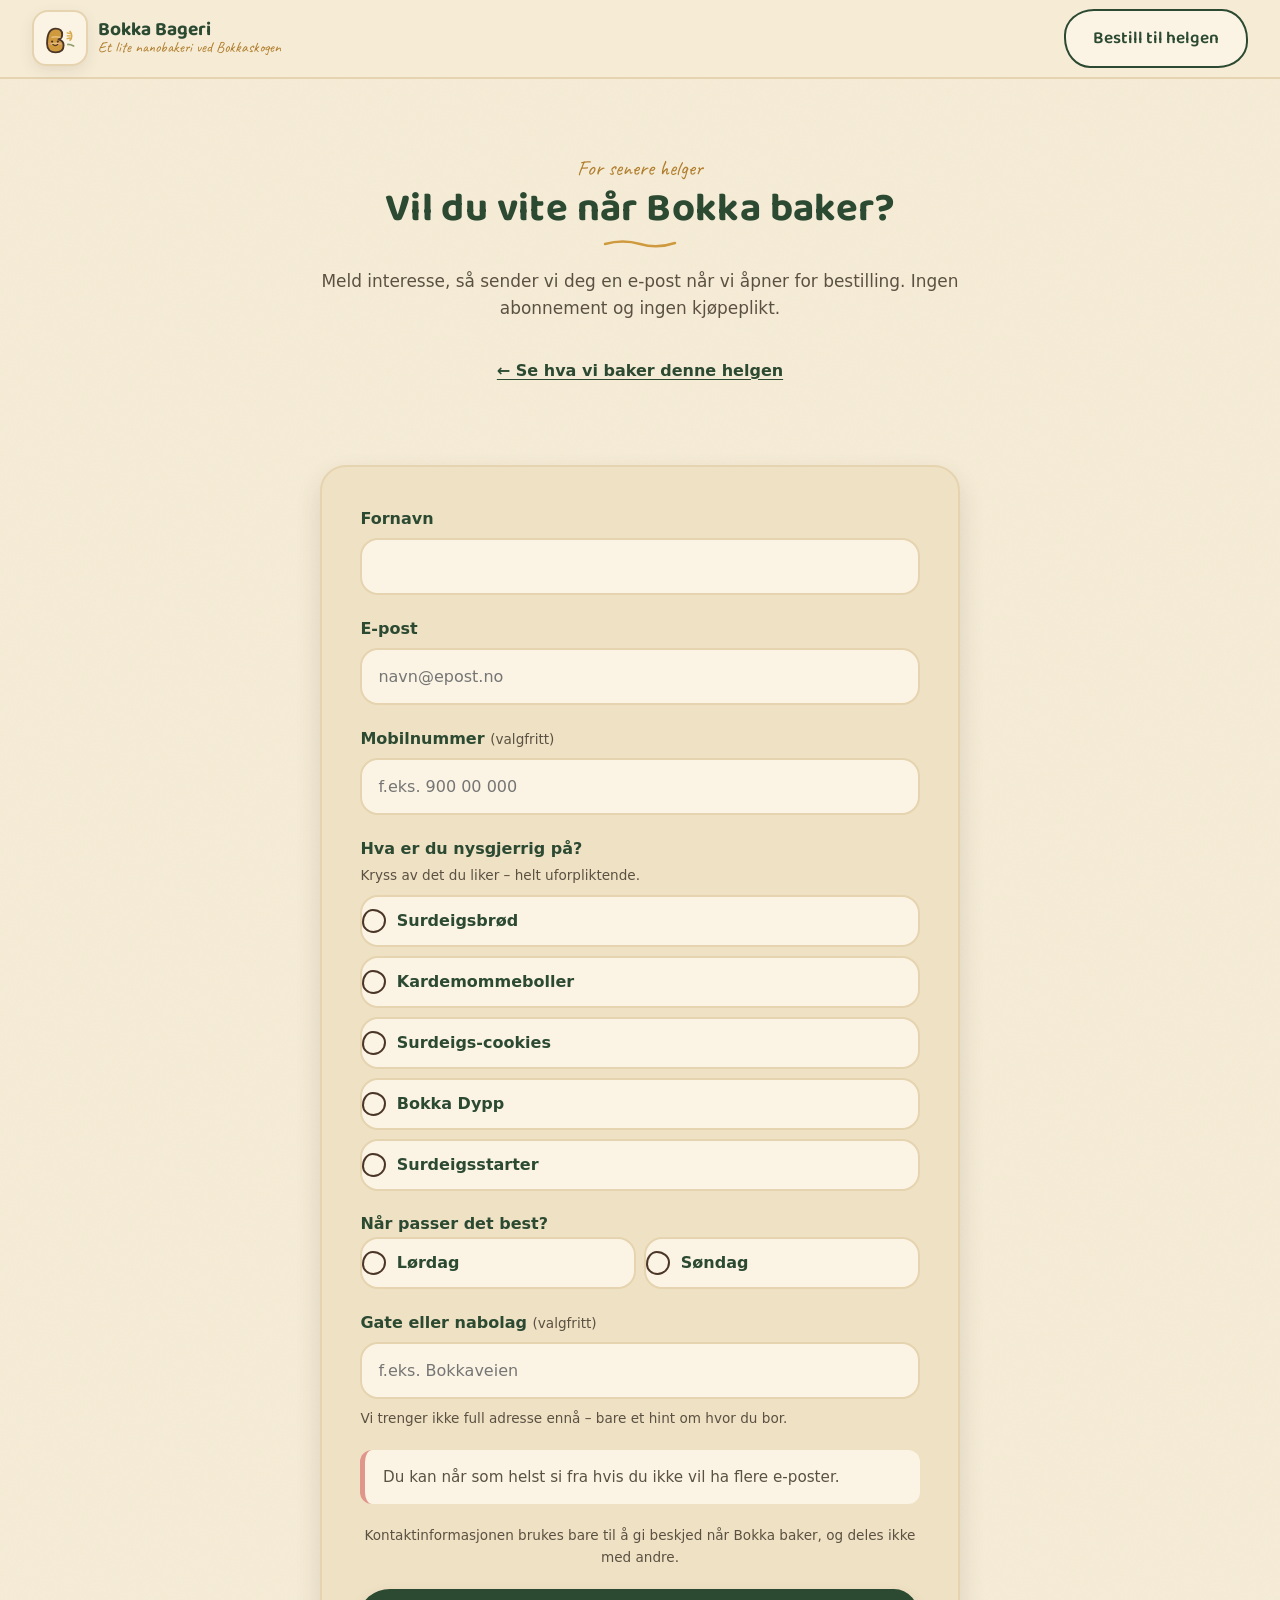
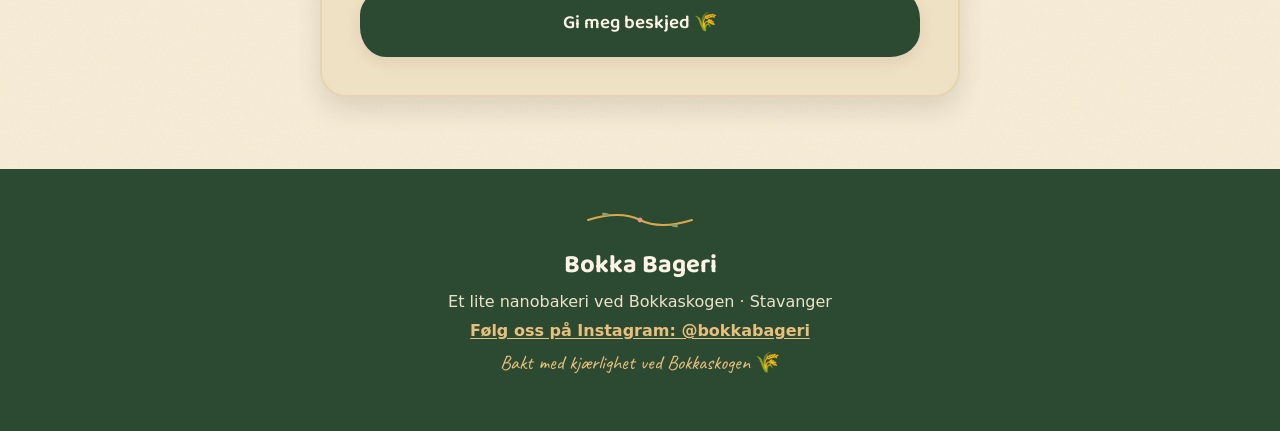
==== interesse.html @ 96dd05bd "Tilbake til nettsidens eget skjema; fougasse på menyen Google Forms-eksperimentet rulles tilbake: st" ====
<!DOCTYPE html>
<html lang="nb">
<head>
  <meta charset="UTF-8" />
  <meta name="viewport" content="width=device-width, initial-scale=1.0" />
  <meta name="theme-color" content="#2c4a32" />
  <meta name="description" content="Meld uforpliktende interesse for fersk surdeigsbakst fra Bokka Bageri – vi sier fra når vi baker en senere helg." />
  <title>Meld interesse – Bokka Bageri</title>

  <!-- Open Graph / social sharing -->
  <meta property="og:type" content="website" />
  <meta property="og:locale" content="nb_NO" />
  <meta property="og:site_name" content="Bokka Bageri" />
  <meta property="og:title" content="Meld interesse – Bokka Bageri" />
  <meta property="og:description" content="Ikke klar for å bestille nå? Meld interesse, så sier vi fra når Bokka baker en senere helg." />
  <meta property="og:url" content="https://zanapepaj.github.io/bokkabageri/interesse.html" />
  <meta property="og:image" content="https://zanapepaj.github.io/bokkabageri/assets/images/branding/9.png" />
  <meta property="og:image:alt" content="Bokka Bageri-logoen: en gyllen brød-B med et vennlig ansikt" />
  <meta property="og:image:width" content="520" />
  <meta property="og:image:height" content="520" />
  <meta name="twitter:card" content="summary" />
  <meta name="twitter:title" content="Meld interesse – Bokka Bageri" />
  <meta name="twitter:description" content="Ikke klar for å bestille nå? Meld interesse, så sier vi fra når Bokka baker en senere helg." />
  <meta name="twitter:image" content="https://zanapepaj.github.io/bokkabageri/assets/images/branding/9.png" />

  <link rel="preconnect" href="https://fonts.googleapis.com" />
  <link rel="preconnect" href="https://fonts.gstatic.com" crossorigin />
  <link href="https://fonts.googleapis.com/css2?family=Baloo+2:wght@500;600;700&family=Caveat:wght@600;700&display=swap" rel="stylesheet" />
  <link rel="stylesheet" href="styles.css?v=14" />
  <link rel="icon" type="image/png" href="assets/images/branding/9.png" />
  <link rel="apple-touch-icon" href="assets/images/branding/9.png" />
</head>
<body>
  <!-- Skip link for keyboard users -->
  <a class="skip-link" href="#hovedinnhold">Hopp til innhold</a>

  <!-- ============ HEADER ============ -->
  <header class="site-header">
    <a class="brand" href="index.html#top" aria-label="Bokka Bageri – til forsiden">
      <span class="brand__mark" aria-hidden="true">
        <svg viewBox="0 0 64 64" width="46" height="46" role="img" aria-hidden="true">
          <path d="M14 40c0-11 3-21 12-21 6 0 9 3 9 8 0 4-2 6-5 7 4 1 7 3 7 8 0 6-4 10-11 10-7 0-12-4-12-12z"
                fill="var(--bread)" stroke="var(--brown-ink)" stroke-width="2.6" stroke-linejoin="round"/>
          <path d="M21 31c3-1 7-1 11 0M20 40c4-1 9-1 13 0" fill="none" stroke="var(--bread-light)" stroke-width="2" stroke-linecap="round"/>
          <circle cx="21" cy="37" r="1.5" fill="var(--brown-ink)"/>
          <circle cx="29" cy="37" r="1.5" fill="var(--brown-ink)"/>
          <path d="M22 41c2 2 5 2 7 0" fill="none" stroke="var(--brown-ink)" stroke-width="1.5" stroke-linecap="round"/>
          <circle cx="18.5" cy="40" r="1.8" fill="var(--pink)" opacity="0.7"/>
          <circle cx="31.5" cy="40" r="1.8" fill="var(--pink)" opacity="0.7"/>
          <path d="M46 23c3 3 3 9 0 12" fill="none" stroke="var(--wheat)" stroke-width="2.4" stroke-linecap="round"/>
          <path d="M46 26l-4-1M46 29h-4M46 32l-4 1" stroke="var(--wheat)" stroke-width="1.8" stroke-linecap="round"/>
          <path d="M43 41c4 0 8 2 8 2" fill="none" stroke="var(--sage)" stroke-width="2.4" stroke-linecap="round"/>
        </svg>
      </span>
      <span class="brand__text">
        <span class="brand__name">Bokka Bageri</span>
        <span class="brand__descriptor">Et lite nanobakeri ved Bokkaskogen</span>
      </span>
    </a>
    <a class="btn btn--ghost header__cta" href="index.html#helgens-bestilling">Bestill til helgen</a>
  </header>

  <main id="hovedinnhold">
    <span id="top"></span>

    <!-- ============ PAGE INTRO ============ -->
    <section class="section interesse-intro" aria-labelledby="interesse-tittel">
      <div class="section__head">
        <p class="eyebrow-hand">For senere helger</p>
        <h1 id="interesse-tittel">Vil du vite når Bokka baker?</h1>
        <p class="section__sub">Meld interesse, så sender vi deg en e-post når vi åpner for bestilling. Ingen abonnement og ingen kjøpeplikt.</p>
      </div>
      <p class="interesse-intro__back"><a href="index.html#helgens-bestilling">← Se hva vi baker denne helgen</a></p>
    </section>

    <!-- ============ INTEREST FORM ============ -->
    <section class="section interest" id="meld-interesse" aria-label="Interesseskjema">
      <div class="interest__card">
        <form id="interest-form" class="form" action="https://formspree.io/f/moeqkjwr" method="POST" novalidate>
          <!-- Posts to the Bokka Intake endpoint (INTAKE_ENDPOINT in script.js); the
               Formspree action is only the fallback when that const is empty. -->
          <input type="hidden" name="_subject" value="Bokka – Interesse" />
          <input type="hidden" name="form_type" value="interest_notification_signup" />
          <!-- Honeypot: invisible to people, bots tend to fill it. Must stay empty. -->
          <div class="hp" aria-hidden="true">
            <label for="interest-gotcha">La dette feltet stå tomt</label>
            <input type="text" id="interest-gotcha" name="_gotcha" tabindex="-1" autocomplete="off" />
          </div>
          <div class="field">
            <label for="fornavn">Fornavn</label>
            <input type="text" id="fornavn" name="fornavn" autocomplete="given-name" required aria-required="true" />
            <p class="field__error" id="fornavn-error" hidden>Skriv gjerne fornavnet ditt.</p>
          </div>

          <div class="field">
            <label for="epost">E-post</label>
            <input type="email" id="epost" name="epost" inputmode="email" autocomplete="email" required aria-required="true" placeholder="navn@epost.no" />
            <p class="field__error" id="epost-error" hidden>Skriv en e-postadresse vi kan nå deg på.</p>
          </div>

          <div class="field">
            <label for="mobil">Mobilnummer <span class="field__optional">(valgfritt)</span></label>
            <input type="tel" id="mobil" name="mobil" inputmode="tel" autocomplete="tel" placeholder="f.eks. 900 00 000" />
          </div>

          <fieldset class="field field--group">
            <legend>Hva er du nysgjerrig på?</legend>
            <p class="field__hint">Kryss av det du liker – helt uforpliktende.</p>
            <div class="checks">
              <label class="check"><input type="checkbox" name="produkter" value="Surdeigsbrød" /> <span>Surdeigsbrød</span></label>
              <label class="check"><input type="checkbox" name="produkter" value="Kardemommeboller" /> <span>Kardemommeboller</span></label>
              <label class="check"><input type="checkbox" name="produkter" value="Surdeigs-cookies" /> <span>Surdeigs-cookies</span></label>
              <label class="check"><input type="checkbox" name="produkter" value="Bokka Dypp" /> <span>Bokka Dypp</span></label>
              <label class="check"><input type="checkbox" name="produkter" value="Surdeigsstarter" /> <span>Surdeigsstarter</span></label>
            </div>
          </fieldset>

          <fieldset class="field field--group">
            <legend>Når passer det best?</legend>
            <div class="checks checks--row">
              <label class="check"><input type="checkbox" name="dager" value="Lørdag" /> <span>Lørdag</span></label>
              <label class="check"><input type="checkbox" name="dager" value="Søndag" /> <span>Søndag</span></label>
            </div>
          </fieldset>

          <div class="field">
            <label for="nabolag">Gate eller nabolag <span class="field__optional">(valgfritt)</span></label>
            <input type="text" id="nabolag" name="nabolag" autocomplete="off" placeholder="f.eks. Bokkaveien" />
            <p class="field__hint">Vi trenger ikke full adresse ennå – bare et hint om hvor du bor.</p>
          </div>

          <p class="form__disclaimer">Du kan når som helst si fra hvis du ikke vil ha flere e-poster.</p>

          <p class="form__privacy">Kontaktinformasjonen brukes bare til å gi beskjed når Bokka baker, og deles ikke med andre.</p>

          <p class="field__error form__error" id="form-error" role="alert" hidden>Beklager – noe gikk galt da vi sendte skjemaet. Prøv igjen om litt, eller send oss en e-post.</p>

          <button type="submit" class="btn btn--primary btn--big btn--full">Gi meg beskjed 🌾</button>
        </form>

        <!-- Success message appears here after submit -->
        <div class="form__success" id="form-success" role="status" hidden>
          <span class="form__success-mark" aria-hidden="true">🌾</span>
          <h3>Tusen takk – vi gleder oss til å bake for deg!</h3>
          <p id="form-success-text">Vi sier fra neste gang Bokka fyrer opp ovnen. Helt uforpliktende, som lovet.</p>
          <button type="button" class="btn btn--ghost" id="form-reset">Meld interesse for noen andre</button>
        </div>
      </div>
    </section>
  </main>

  <!-- ============ FOOTER ============ -->
  <footer class="site-footer">
    <svg class="footer__sprig" viewBox="0 0 120 24" aria-hidden="true">
      <path d="M8 12 Q40 2 60 12 Q80 22 112 12" fill="none" stroke="var(--wheat)" stroke-width="2" stroke-linecap="round"/>
      <path d="M30 7c-3-3-8-2-8-2 0 0 0 5 8 2zM90 17c3 3 8 2 8 2 0 0 0-5-8-2z" fill="var(--sage)"/>
      <circle cx="60" cy="12" r="2.4" fill="var(--pink)"/>
    </svg>
    <p class="site-footer__brand">Bokka Bageri</p>
    <p>Et lite nanobakeri ved Bokkaskogen · Stavanger</p>
    <p class="site-footer__social"><a class="site-footer__link" href="https://instagram.com/bokkabageri" target="_blank" rel="noopener noreferrer">Følg oss på Instagram: @bokkabageri</a></p>
    <p class="site-footer__tagline">Bakt med kjærlighet ved Bokkaskogen 🌾</p>
  </footer>

  <script src="script.js?v=14" defer></script>
</body>
</html>
---- styles.css ----
/* =========================================================
   Bokka Bageri — styles
   Feel: Scandinavian children's storybook meets a tiny
   artisan bakery in the woods. Mobile-first.
   ========================================================= */

/* ---------- Palette & tokens ---------- */
:root {
  /* Parchment / cream */
  --parchment: #f6ecd6;
  --cream: #fbf4e4;        /* lightest cream – highlights, text on dark */
  --cream-deep: #efe1c4;   /* card parchment */
  --beige: #e6d4b0;        /* muted border beige */

  /* Greens */
  --forest: #2c4a32;       /* deep forest-green ink */
  --forest-soft: #4a6549;  /* softer forest */
  --sage: #8f9d6a;         /* sage accent */
  --sage-deep: #6f7d4e;    /* deeper sage */

  /* Bread / gold / brown */
  --bread: #cf9a3e;        /* golden bread */
  --bread-deep: #b07d2c;   /* deep crust */
  --bread-light: #e8c07d;  /* floury highlight */
  --wheat: #d9a94b;        /* wheat gold */
  --brown-ink: #4a3527;    /* warm illustration outline */

  /* Pinks */
  --pink: #e0968a;         /* dusty pink accent */
  --pink-soft: #eec7bd;    /* soft pink */

  --ink: #33402f;          /* main text */
  --ink-soft: #5b5142;     /* secondary text */

  --radius: 18px;
  --radius-lg: 26px;
  --shadow: 0 12px 26px rgba(74, 53, 39, 0.14);
  --shadow-soft: 0 5px 14px rgba(74, 53, 39, 0.10);

  --max-width: 1060px;
  --space: clamp(1.25rem, 4vw, 2rem);

  --font-display: "Baloo 2", "Trebuchet MS", system-ui, sans-serif;
  --font-hand: "Caveat", "Segoe Script", cursive;
  --font-head: var(--font-display);
  --font-body: system-ui, -apple-system, "Segoe UI", Roboto, Helvetica, Arial, sans-serif;
}

/* ---------- Reset-ish ---------- */
*,
*::before,
*::after { box-sizing: border-box; }

html { scroll-behavior: smooth; }

body {
  margin: 0;
  font-family: var(--font-body);
  color: var(--ink);
  background-color: var(--parchment);
  /* faint paper grain */
  background-image: url("data:image/svg+xml,%3Csvg xmlns='http://www.w3.org/2000/svg' width='140' height='140'%3E%3Cfilter id='p'%3E%3CfeTurbulence type='fractalNoise' baseFrequency='0.9' numOctaves='2' stitchTiles='stitch'/%3E%3C/filter%3E%3Crect width='100%25' height='100%25' filter='url(%23p)' opacity='0.045'/%3E%3C/svg%3E");
  line-height: 1.62;
  -webkit-font-smoothing: antialiased;
  overflow-x: hidden;
}

img, svg { display: block; max-width: 100%; }

h1, h2, h3 {
  font-family: var(--font-display);
  line-height: 1.12;
  color: var(--forest);
  margin: 0 0 0.5em;
  font-weight: 700;
  letter-spacing: 0.01em;
}

p { margin: 0 0 1rem; }

a { color: var(--forest); }

/* ---------- Accessibility helpers ---------- */
.skip-link {
  position: absolute;
  left: 0.75rem;
  top: -3rem;
  background: var(--forest);
  color: var(--cream);
  padding: 0.6rem 1rem;
  border-radius: 0 0 var(--radius) var(--radius);
  z-index: 100;
  transition: top 0.2s ease;
}
.skip-link:focus { top: 0; }

:focus-visible {
  outline: 3px solid var(--brown-ink);
  outline-offset: 3px;
  border-radius: 6px;
}

/* ---------- Buttons (hand-drawn pill) ---------- */
.btn {
  display: inline-flex;
  align-items: center;
  justify-content: center;
  gap: 0.5rem;
  min-height: 52px;
  padding: 0.85rem 1.7rem;
  border: 2.5px solid var(--forest);
  border-radius: 30px 26px 30px 26px / 26px 30px 26px 30px;
  font-family: var(--font-display);
  font-size: 1.08rem;
  font-weight: 600;
  text-decoration: none;
  cursor: pointer;
  transition: transform 0.15s ease, box-shadow 0.2s ease, background 0.2s ease;
}
.btn--primary {
  background: var(--forest);
  color: var(--cream);
  box-shadow: var(--shadow-soft);
}
.btn--primary:hover,
.btn--primary:focus-visible {
  background: var(--forest-soft);
  transform: translateY(-2px) rotate(-0.5deg);
  box-shadow: var(--shadow);
}
.btn--ghost {
  background: var(--cream);
  color: var(--forest);
}
.btn--ghost:hover,
.btn--ghost:focus-visible {
  background: var(--forest);
  color: var(--cream);
  transform: translateY(-2px) rotate(-0.5deg);
}
.btn--big { font-size: 1.18rem; padding: 1.05rem 2.1rem; min-height: 60px; }
.btn--full { width: 100%; }
.btn:active { transform: translateY(0) scale(0.99); }

/* ---------- Header ---------- */
.site-header {
  position: sticky;
  top: 0;
  z-index: 40;
  display: flex;
  align-items: center;
  justify-content: space-between;
  gap: 1rem;
  padding: 0.55rem var(--space);
  background: rgba(246, 236, 214, 0.92);
  backdrop-filter: blur(8px);
  border-bottom: 2px solid var(--beige);
}
.brand {
  display: flex;
  align-items: center;
  gap: 0.6rem;
  text-decoration: none;
  color: var(--forest);
}
.brand__mark {
  display: grid;
  place-items: center;
  background: var(--cream);
  border: 2px solid var(--beige);
  border-radius: 16px 14px 16px 14px;
  padding: 3px;
  box-shadow: var(--shadow-soft);
}
.brand__text { display: flex; flex-direction: column; line-height: 1.05; }
.brand__name {
  font-family: var(--font-display);
  font-weight: 700;
  font-size: 1.2rem;
  color: var(--forest);
}
.brand__descriptor {
  font-family: var(--font-hand);
  font-size: 0.95rem;
  color: var(--bread-deep);
}
.header__cta { display: none; }

/* ---------- Hero ---------- */
.hero {
  position: relative;
  padding: clamp(2.6rem, 8vw, 4.4rem) var(--space) clamp(2.6rem, 8vw, 4rem);
  background:
    radial-gradient(90% 70% at 20% 0%, rgba(143,157,106,0.16), transparent 60%),
    radial-gradient(80% 70% at 95% 30%, rgba(224,150,138,0.16), transparent 60%);
  overflow: hidden;
  text-align: center;
}
.bunting {
  position: absolute;
  top: 0; left: 0;
  width: 100%;
  height: 30px;
}
.hero__inner {
  position: relative;
  max-width: 62rem;
  margin: 1.4rem auto 0;
  display: grid;
  gap: clamp(1.4rem, 4vw, 2.2rem);
  justify-items: center;
}
.hero__art {
  position: relative;
  max-width: 320px;
  width: 100%;
  padding: 0.6rem;
  background: var(--cream);
}
.hero__logo { width: 100%; height: auto; border-radius: 12px; }
.float-bubble {
  position: absolute;
  border-radius: 50%;
  background: radial-gradient(circle at 32% 30%, #fffef8, var(--pink-soft));
  border: 1.5px solid var(--bread-light);
  opacity: 0.85;
}
.float-bubble--1 { width: 16px; height: 16px; top: 8%; right: -6px; animation: bob 6s ease-in-out infinite; }
.float-bubble--2 { width: 11px; height: 11px; bottom: 12%; left: -6px; animation: bob 7.5s ease-in-out infinite 0.8s; }
.float-bubble--3 { width: 22px; height: 22px; bottom: -8px; right: 22%; animation: bob 8s ease-in-out infinite 0.4s; }

.hero__text { max-width: 34rem; }
.hero__eyebrow {
  font-family: var(--font-hand);
  font-size: 1.35rem;
  font-weight: 700;
  color: var(--bread-deep);
  margin-bottom: 0.35rem;
}
.hero h1 {
  font-size: clamp(2.2rem, 8vw, 3.5rem);
  margin-bottom: 0.35em;
  color: var(--forest);
}
.hero__lead {
  font-size: clamp(1.08rem, 3.5vw, 1.32rem);
  color: var(--ink);
  max-width: 34rem;
  margin: 0 auto 1.5rem;
}
.hero__reassure {
  margin-top: 0.9rem;
  font-size: 0.92rem;
  color: var(--ink-soft);
  max-width: 27rem;
  margin-left: auto;
  margin-right: auto;
}
.hero__sprig { width: 120px; height: 26px; margin: 1.4rem auto 0; }

/* ---------- Sections ---------- */
.section {
  padding: clamp(2.5rem, 8vw, 4.5rem) var(--space);
  max-width: var(--max-width);
  margin: 0 auto;
}
.section__head { text-align: center; max-width: 40rem; margin: 0 auto 2.2rem; }
.section__head h1,
.section__head h2 { font-size: clamp(1.8rem, 5.5vw, 2.5rem); position: relative; display: inline-block; }
.section__head h1::after,
.section__head h2::after {
  content: "";
  display: block;
  width: 74px;
  height: 10px;
  margin: 0.35rem auto 0;
  background: url("data:image/svg+xml,%3Csvg xmlns='http://www.w3.org/2000/svg' width='74' height='10'%3E%3Cpath d='M2 6 Q20 1 37 6 T72 5' fill='none' stroke='%23cf9a3e' stroke-width='2.4' stroke-linecap='round'/%3E%3C/svg%3E") no-repeat center;
}
.section__sub { color: var(--ink-soft); font-size: 1.06rem; }
.eyebrow-hand {
  font-family: var(--font-hand);
  font-size: 1.35rem;
  color: var(--bread-deep);
  margin-bottom: 0.1rem;
}

/* ---------- Products ---------- */
.product-grid {
  list-style: none;
  margin: 0;
  padding: 0;
  display: grid;
  gap: 1.25rem;
  grid-template-columns: 1fr;
}
.product-card {
  background: var(--cream-deep);
  border: 2px solid var(--beige);
  border-radius: var(--radius-lg);
  padding: 1.5rem 1.4rem 1.7rem;
  text-align: center;
  box-shadow: var(--shadow-soft);
  transition: transform 0.2s ease, box-shadow 0.2s ease;
  /* gently irregular, hand-drawn corners */
  border-top-left-radius: 34px;
  border-bottom-right-radius: 34px;
}
.product-card:nth-child(even) { transform: rotate(-0.6deg); }
.product-card:nth-child(odd) { transform: rotate(0.5deg); }
.product-card:hover,
.product-card:focus-within {
  transform: translateY(-4px) rotate(0deg);
  box-shadow: var(--shadow);
}
.product-card__art {
  width: 120px;
  height: 120px;
  margin: 0 auto 0.75rem;
}
.product-card h3 { font-size: 1.3rem; margin-bottom: 0.35rem; }
.product-card p { color: var(--ink-soft); margin: 0; }
.product-card .price {
  margin: 0.85rem 0 0;
  font-family: var(--font-display);
  font-weight: 700;
  font-size: 1.2rem;
  color: var(--bread-deep);
}
.price__note {
  font-weight: 600;
  font-size: 0.92rem;
  color: var(--ink-soft);
}
.product-card .price--soon {
  font-family: var(--font-hand);
  color: var(--ink-soft);
  opacity: 0.85;
}
.product-card--feature {
  background: var(--pink-soft);
  border-color: var(--pink);
}
.tag {
  display: inline-block;
  margin-top: 0.8rem;
  background: var(--forest);
  color: var(--cream);
  font-family: var(--font-display);
  font-size: 0.82rem;
  font-weight: 600;
  padding: 0.32rem 0.85rem;
  border-radius: 999px;
}
.products__note {
  text-align: center;
  color: var(--bread-deep);
  font-family: var(--font-hand);
  font-size: 1.15rem;
  margin-top: 1.6rem;
}

/* ---------- How it works ---------- */
.how { background: var(--cream-deep); border: 2.5px solid var(--beige); border-radius: var(--radius-lg); max-width: var(--max-width); }
.steps {
  list-style: none;
  margin: 0;
  padding: 0;
  display: grid;
  gap: 1.1rem;
  grid-template-columns: 1fr;
  counter-reset: step;
}
.step {
  position: relative;
  background: var(--cream);
  border: 2px dashed var(--beige);
  border-radius: var(--radius);
  padding: 1.4rem 1.3rem 1.3rem 4.4rem;
  box-shadow: var(--shadow-soft);
}
.step__num {
  position: absolute;
  left: 1rem;
  top: 1.25rem;
  width: 2.4rem;
  height: 2.4rem;
  display: grid;
  place-items: center;
  background: var(--forest);
  color: var(--cream);
  font-family: var(--font-head);
  font-weight: 700;
  border-radius: 50%;
  font-size: 1.2rem;
}
.step__icon { font-size: 1.4rem; }
.step h3 { font-size: 1.2rem; margin: 0.3rem 0 0.25rem; }
.step p { margin: 0; color: var(--ink-soft); }

/* ---------- Interest form ---------- */
.interest { max-width: 44rem; }
.interest__card {
  background: var(--cream-deep);
  border: 2px solid var(--beige);
  border-radius: var(--radius-lg);
  padding: clamp(1.4rem, 5vw, 2.4rem);
  box-shadow: var(--shadow);
}
.form { display: grid; gap: 1.3rem; }
.field { display: grid; gap: 0.4rem; border: none; margin: 0; padding: 0; }
.field label,
.field legend {
  font-weight: 700;
  color: var(--forest);
  font-size: 1rem;
  padding: 0;
}
.field__optional { font-weight: 400; color: var(--ink-soft); font-size: 0.85rem; }
.field__hint { font-size: 0.85rem; color: var(--ink-soft); margin: 0.1rem 0 0; }
.field input[type="text"],
.field input[type="tel"],
.field input[type="email"] {
  font: inherit;
  padding: 0.85rem 1rem;
  border: 2px solid var(--beige);
  border-radius: var(--radius);
  background: var(--cream);
  color: var(--ink);
  min-height: 52px;
}
.field input[type="text"]:focus,
.field input[type="tel"]:focus,
.field input[type="email"]:focus {
  border-color: var(--forest);
  outline: none;
}
.field input[aria-invalid="true"] { border-color: #b3452f; background: #fbeae6; }
.field__error { color: #9c3a26; font-size: 0.88rem; font-weight: 600; margin: 0.1rem 0 0; }
.form__error { text-align: center; margin: 0.2rem 0 1rem; }

.field--group { display: grid; gap: 0.6rem; }
.field--group[hidden] { display: none; }
.day-times { margin-top: 0.5rem; gap: 0.5rem; }
.day-times legend { font-size: 1rem; color: var(--forest-soft); }
.checks { display: grid; gap: 0.55rem; }
.checks--row { grid-template-columns: repeat(auto-fit, minmax(9rem, 1fr)); }
.checks--days { grid-template-columns: repeat(2, minmax(0, 1fr)); gap: 0.7rem; }
.checks--chips { grid-template-columns: repeat(2, minmax(0, 1fr)); gap: 0.5rem; }

.check {
  position: relative;
  display: flex;
  align-items: center;
  gap: 0.65rem;
  background: var(--cream);
  border: 2px solid var(--beige);
  border-radius: var(--radius);
  padding: 0.7rem 0.9rem;
  min-height: 52px;
  cursor: pointer;
  transition: border-color 0.15s ease, background 0.15s ease,
    box-shadow 0.15s ease, transform 0.15s ease;
}
.check:hover { border-color: var(--bread-light); }

/* Custom "sourdough stamp" checkbox — organic hand-drawn blob */
.check input[type="checkbox"] {
  appearance: none;
  -webkit-appearance: none;
  width: 1.5rem;
  height: 1.5rem;
  margin: 0;
  flex: none;
  display: grid;
  place-content: center;
  background: var(--cream);
  border: 2.5px solid var(--brown-ink);
  border-radius: 45% 55% 52% 48% / 55% 48% 52% 45%;
  cursor: pointer;
  transition: background 0.15s ease, border-color 0.15s ease, transform 0.15s ease;
}
.check input[type="checkbox"]::before {
  content: "";
  width: 0.9rem;
  height: 0.9rem;
  transform: scale(0) rotate(-8deg);
  transition: transform 0.15s ease;
  background: var(--forest);
  -webkit-mask: url("data:image/svg+xml,%3Csvg xmlns='http://www.w3.org/2000/svg' viewBox='0 0 24 24'%3E%3Cpath d='M4 13l5 5L20 5' fill='none' stroke='black' stroke-width='3.5' stroke-linecap='round' stroke-linejoin='round'/%3E%3C/svg%3E") center / contain no-repeat;
  mask: url("data:image/svg+xml,%3Csvg xmlns='http://www.w3.org/2000/svg' viewBox='0 0 24 24'%3E%3Cpath d='M4 13l5 5L20 5' fill='none' stroke='black' stroke-width='3.5' stroke-linecap='round' stroke-linejoin='round'/%3E%3C/svg%3E") center / contain no-repeat;
}
.check input[type="checkbox"]:checked {
  background: var(--bread-light);
  border-color: var(--forest);
}
.check input[type="checkbox"]:checked::before { transform: scale(1) rotate(-8deg); }
.check input[type="checkbox"]:focus-visible {
  outline: 3px solid var(--brown-ink);
  outline-offset: 2px;
}
.check:has(input:checked) {
  border-color: var(--forest);
  background: #eef3ea;
}

/* Honeypot wrapper: off-screen, never focusable, never announced */
.hp {
  position: absolute;
  left: -10000px;
  top: auto;
  width: 1px;
  height: 1px;
  overflow: hidden;
}

/* Visually-hidden input for pill/chip variants (label acts as control) */
.check--day input[type="checkbox"],
.check--chip input[type="checkbox"] {
  position: absolute;
  width: 1px;
  height: 1px;
  padding: 0;
  margin: -1px;
  overflow: hidden;
  clip: rect(0 0 0 0);
  white-space: nowrap;
  border: 0;
}

/* Per-option icon (sun, cloud, wheat, clock, heart …) */
.check__icon {
  flex: none;
  width: 1.4rem;
  height: 1.4rem;
  fill: none;
  stroke: currentColor;
  stroke-width: 1.9;
  stroke-linecap: round;
  stroke-linejoin: round;
  color: var(--bread-deep);
  transition: color 0.15s ease;
}

/* Day selection — cosy storybook cards, each with its own icon */
.check--day {
  justify-content: center;
  text-align: center;
  gap: 0.5rem;
  border-width: 2.5px;
  border-radius: 20px 17px 22px 18px;
  padding: 0.85rem 1rem;
  font-family: var(--font-display);
  font-weight: 600;
  color: var(--forest);
}
.check--day .check__icon { width: 1.55rem; height: 1.55rem; }
.check--day:hover { border-color: var(--bread); background: #fdf7ea; }
.check--day:has(input:checked) {
  border-color: var(--forest);
  background: linear-gradient(160deg, #f8edcf, #eedfb2);
  font-weight: 700;
}
.check--day:has(input:checked) .check__icon { color: var(--forest); }
.check--day:has(input:focus-visible) {
  outline: 3px solid var(--brown-ink);
  outline-offset: 3px;
}

/* Small round green badge hugging the day card's top-right corner */
.check--day:has(input:checked)::after {
  content: "";
  position: absolute;
  top: -0.35rem;
  right: -0.35rem;
  width: 1.2rem;
  height: 1.2rem;
  border-radius: 50%;
  border: 2px solid var(--cream);
  background: var(--forest)
    url("data:image/svg+xml,%3Csvg xmlns='http://www.w3.org/2000/svg' viewBox='0 0 24 24'%3E%3Cpath d='M5 13l4 4L19 6' fill='none' stroke='%23fbf4e4' stroke-width='3.2' stroke-linecap='round' stroke-linejoin='round'/%3E%3C/svg%3E")
    center / 60% no-repeat;
}

/* Friendly helper line when both days are chosen */
.day-both {
  margin: 0.1rem 0 0;
  font-family: var(--font-hand);
  font-size: 1.25rem;
  line-height: 1.1;
  color: var(--forest);
  text-align: center;
}
.day-both[hidden] { display: none; }

/* Time selection — softer little cards, understated icons */
.check--chip {
  justify-content: center;
  text-align: center;
  gap: 0.45rem;
  border-radius: 15px 13px 16px 14px;
  padding: 0.6rem 0.8rem;
  min-height: 48px;
  font-size: 0.95rem;
  color: var(--ink);
}
.check--chip .check__icon { width: 1.1rem; height: 1.1rem; color: var(--sage-deep); }
.check--chip:not(.check--full) span { white-space: nowrap; }
/* "Når det passer Bokka" sits on its own full-width row under the three times */
.check--full { grid-column: 1 / -1; }
.check--full .check__icon { color: var(--pink); }
.check--chip:hover { border-color: var(--bread-light); background: #fdf7ea; }
.check--chip:has(input:checked) {
  border-color: var(--forest);
  background: linear-gradient(160deg, #f8edcf, #eedfb2);
  color: var(--forest);
  font-weight: 700;
}
.check--chip:has(input:checked) .check__icon { color: var(--forest); }
.check--chip:has(input:focus-visible) {
  outline: 3px solid var(--brown-ink);
  outline-offset: 3px;
}

@media (prefers-reduced-motion: reduce) {
  .check,
  .check--day,
  .check--chip,
  .check input[type="checkbox"]::before { transition: none; }
}

.form__disclaimer {
  background: var(--cream);
  border-left: 5px solid var(--pink);
  border-radius: 12px;
  padding: 0.9rem 1.1rem;
  font-size: 0.95rem;
  color: var(--ink-soft);
  margin: 0;
}
.form__disclaimer strong { color: var(--forest); }
.form__privacy { font-size: 0.85rem; color: var(--ink-soft); text-align: center; margin: 0; }

/* Success state */
.form__success {
  text-align: center;
  padding: 1rem 0.5rem;
  animation: pop 0.4s ease;
}
.form__success-mark { font-size: 3rem; display: block; margin-bottom: 0.5rem; }
.form__success h3 { font-size: 1.5rem; }
.form__success p { color: var(--ink-soft); max-width: 26rem; margin: 0 auto 1.3rem; }

/* ---------- Weekend order ---------- */
.weekend-order { max-width: 46rem; }
.order-wrap {
  position: relative;
  background: var(--cream-deep);
  padding: clamp(1.5rem, 5vw, 2.6rem);
  border-radius: 24px 20px 26px 20px;
}
.order__badge {
  position: absolute;
  top: -0.9rem;
  right: 1.1rem;
  transform: rotate(3deg);
  background: var(--pink);
  color: var(--cream);
  font-family: var(--font-display);
  font-weight: 700;
  font-size: 0.9rem;
  letter-spacing: 0.02em;
  padding: 0.42rem 1rem;
  border: 2.5px solid var(--forest);
  border-radius: 999px;
  box-shadow: var(--shadow-soft);
  z-index: 2;
}

.order-form { margin-top: 0.4rem; }
.order-list {
  list-style: none;
  margin: 0 0 0.3rem;
  padding: 0;
  display: grid;
  gap: 0.9rem;
}
.order-card {
  display: flex;
  flex-wrap: wrap;
  align-items: center;
  justify-content: space-between;
  gap: 0.8rem 1rem;
  background: var(--cream);
  border: 2px solid var(--beige);
  border-radius: var(--radius);
  border-top-left-radius: 26px;
  border-bottom-right-radius: 26px;
  padding: 1rem 1.1rem;
  box-shadow: var(--shadow-soft);
}
.order-card__info { flex: 1 1 12rem; min-width: 0; }
.order-card__info h3 { font-size: 1.18rem; margin: 0 0 0.2rem; }
.order-card__desc { margin: 0; color: var(--ink-soft); font-size: 0.95rem; }
.order-card__price {
  margin: 0.55rem 0 0;
  font-family: var(--font-display);
  font-weight: 700;
  font-size: 1.12rem;
  color: var(--bread-deep);
}
.order-card__tag {
  margin: 0 0 0.2rem;
  font-family: var(--font-hand);
  font-size: 1.1rem;
  line-height: 1;
  color: var(--pink);
}
.order-card--signature {
  border-color: var(--bread-light);
  background: #fdf7ea;
}
/* Author display:flex would override the UA [hidden] rule */
.order-card[hidden] { display: none; }

/* Live stock ("Bare 2 igjen" / "Utsolgt") + sold-out card state */
.order-card__stock {
  display: inline-block;
  margin: 0.45rem 0 0;
  padding: 0.18rem 0.7rem;
  font-family: var(--font-hand);
  font-size: 1.05rem;
  line-height: 1.2;
  color: var(--forest);
  background: var(--bread-light);
  border: 1.5px solid var(--bread);
  border-radius: 999px;
  transform: rotate(-1.5deg);
}
.order-card__stock[hidden] { display: none; }
.order-card.is-soldout { opacity: 0.72; background: var(--cream-deep); }
.order-card.is-soldout h3 { text-decoration: line-through; text-decoration-color: var(--pink); text-decoration-thickness: 2px; }
.order-card.is-soldout .order-card__stock {
  color: var(--cream);
  background: var(--pink);
  border-color: var(--forest);
}
.order-form__soldout {
  text-align: center;
  margin: 0.2rem 0 0.6rem;
  padding: 0.8rem 1rem;
  color: var(--forest);
  background: var(--cream);
  border: 2px dashed var(--beige);
  border-radius: 16px;
}
.order-form__soldout a { color: var(--forest); font-weight: 700; }

/* Small "100 % surdeigsbakst" note by the weekend menu */
.sourdough-note {
  width: fit-content;
  max-width: 100%;
  margin: 0.9rem auto 0;
  display: flex;
  flex-direction: column;
  gap: 0.1rem;
  padding: 0.55rem 1.2rem;
  text-align: center;
  background: var(--cream);
  border: 2px dashed var(--beige);
  border-radius: 16px;
}
.sourdough-note__title {
  font-family: var(--font-display);
  font-weight: 700;
  font-size: 1rem;
  color: var(--forest);
}
.sourdough-note__sub {
  font-size: 0.86rem;
  color: var(--ink-soft);
}

/* Quantity stepper (0–10) */
.qty {
  display: inline-flex;
  align-items: center;
  gap: 0.25rem;
  flex: none;
  background: var(--cream);
  border: 2px solid var(--beige);
  border-radius: 999px;
  padding: 0.25rem;
}
.qty:focus-within { border-color: var(--forest); }
.qty__btn {
  width: 2.7rem;
  height: 2.7rem;
  min-height: 2.7rem;
  display: grid;
  place-items: center;
  font-family: var(--font-display);
  font-size: 1.6rem;
  line-height: 1;
  color: var(--forest);
  background: var(--cream-deep);
  border: 2px solid var(--beige);
  border-radius: 50%;
  cursor: pointer;
  transition: background 0.15s ease, transform 0.1s ease;
}
.qty__btn:hover { background: var(--bread-light); }
.qty__btn:active { transform: scale(0.94); }
.qty__btn:disabled { opacity: 0.45; cursor: not-allowed; background: var(--cream-deep); transform: none; }
.qty__input:disabled { color: var(--ink-soft); }
.qty__input {
  width: 2.6rem;
  text-align: center;
  font-family: var(--font-display);
  font-weight: 700;
  font-size: 1.2rem;
  color: var(--forest);
  border: none;
  background: transparent;
  -moz-appearance: textfield;
  appearance: textfield;
}
.qty__input::-webkit-outer-spin-button,
.qty__input::-webkit-inner-spin-button { -webkit-appearance: none; margin: 0; }
.qty__input:focus { outline: none; }

.order-form__empty { text-align: center; margin: 0.2rem 0 0; }

/* Multi-line comment field + single full-width checkbox */
.field textarea {
  font: inherit;
  padding: 0.85rem 1rem;
  border: 2px solid var(--beige);
  border-radius: var(--radius);
  background: var(--cream);
  color: var(--ink);
  min-height: 5.2rem;
  resize: vertical;
}
.field textarea:focus { border-color: var(--forest); outline: none; }
.check--solo { width: 100%; }

/* ---------- Story ---------- */
.story__inner {
  display: grid;
  gap: clamp(1.4rem, 4vw, 2.2rem);
  align-items: center;
  background: var(--forest);
  color: var(--cream);
  border-radius: var(--radius-lg);
  padding: clamp(1.6rem, 6vw, 2.8rem);
  box-shadow: var(--shadow);
}
.story__inner h2 { color: var(--cream); }
.story__inner p { color: #ece2cc; }
.story__art {
  margin: 0;
  background: var(--cream);
  padding: 0.6rem;
  max-width: 460px;
  justify-self: center;
}
.story__art img { width: 100%; height: auto; border-radius: 12px; display: block; }
.story__tagline {
  font-family: var(--font-hand);
  font-size: 1.5rem;
  color: var(--bread-light);
  margin: 0.6rem 0 0;
}

/* ---------- Bokka-bobler ---------- */
.bobler { text-align: center; }
.bobler__art {
  margin: 0 auto 1.6rem;
  max-width: 640px;
  padding: 0.6rem;
  background: var(--cream);
}
.bobler__art img { width: 100%; height: auto; border-radius: 14px; display: block; }
.bobler-grid {
  list-style: none;
  margin: 0;
  padding: 0;
  display: grid;
  gap: 1rem;
  grid-template-columns: 1fr;
  text-align: left;
}
.bobler-card {
  background: var(--cream-deep);
  border: 2.5px solid var(--beige);
  border-radius: 22px 18px 22px 18px;
  padding: 1.1rem 1.2rem;
  border-left-width: 8px;
  box-shadow: var(--shadow-soft);
  transition: transform 0.2s ease, box-shadow 0.2s ease;
}
.bobler-card:hover { transform: translateY(-3px) rotate(-0.5deg); box-shadow: var(--shadow); }
.bobler-card h3 { font-size: 1.35rem; margin-bottom: 0.15rem; }
.bobler-card p { margin: 0; color: var(--ink-soft); }
.bobler-card--rug { border-left-color: var(--bread-deep); }
.bobler-card--hvete { border-left-color: var(--wheat); }
.bobler-card--sot { border-left-color: var(--pink); }

/* ---------- Instagram ---------- */
.instagram { text-align: center; }
.instagram__card {
  background: var(--cream-deep);
  border: 2.5px solid var(--beige);
  border-radius: var(--radius-lg);
  padding: clamp(1.8rem, 6vw, 2.8rem);
  box-shadow: var(--shadow-soft);
}
.instagram__text { color: var(--ink-soft); max-width: 34rem; margin: 0 auto 1.5rem; }
.instagram__icon { flex: none; }

/* ---------- Final CTA ---------- */
.final-cta {
  text-align: center;
  background: var(--pink-soft);
  border: 2.5px solid var(--pink);
  border-radius: var(--radius-lg);
  max-width: var(--max-width);
}
.final-cta h2 { font-size: clamp(1.7rem, 5vw, 2.3rem); }
.final-cta p { color: var(--ink-soft); margin-bottom: 1.5rem; }

/* ---------- Interest teaser (low-key) + interest page intro ---------- */
.interesse-teaser {
  text-align: center;
  padding-top: clamp(1.4rem, 5vw, 2.2rem);
  padding-bottom: clamp(1.8rem, 6vw, 2.8rem);
}
.interesse-teaser__q {
  font-family: var(--font-hand);
  font-size: 1.35rem;
  color: var(--bread-deep);
  margin: 0 0 0.15rem;
}
.interesse-teaser__text { margin: 0; }
.interesse-teaser__link,
.interesse-intro__back a {
  font-weight: 600;
  color: var(--forest);
  text-decoration: underline;
  text-underline-offset: 3px;
}
.interesse-teaser__link:hover,
.interesse-teaser__link:focus-visible,
.interesse-intro__back a:hover,
.interesse-intro__back a:focus-visible { color: var(--bread-deep); }
.interesse-intro { padding-bottom: 0.6rem; }
.interesse-intro__back { text-align: center; margin: 0.2rem 0 0; }

/* ---------- Footer ---------- */
.site-footer {
  text-align: center;
  padding: 2.4rem var(--space) 3rem;
  background: var(--forest);
  color: #ece2cc;
}
.site-footer p { margin: 0.2rem 0; }
.footer__sprig { width: 120px; height: 24px; margin: 0 auto 0.8rem; }
.site-footer__brand {
  font-family: var(--font-display);
  font-size: 1.6rem;
  color: var(--cream);
  font-weight: 700;
}
.site-footer__tagline {
  font-family: var(--font-hand);
  font-size: 1.25rem;
  color: var(--bread-light);
  margin-top: 0.7rem;
}
.site-footer__social { margin-top: 0.6rem; }
.site-footer__link {
  color: var(--bread-light);
  font-weight: 600;
  text-decoration: underline;
  text-underline-offset: 2px;
}
.site-footer__link:hover,
.site-footer__link:focus-visible { color: var(--cream); }

/* ---------- Scroll reveal ---------- */
.reveal {
  opacity: 0;
  transform: translateY(18px);
  transition: opacity 0.6s ease, transform 0.6s ease;
}
.reveal.is-visible { opacity: 1; transform: none; }

/* ---------- Animations ---------- */
@keyframes rise {
  0% { transform: translateY(0) scale(1); opacity: 0; }
  20% { opacity: 0.7; }
  100% { transform: translateY(-140px) scale(1.15); opacity: 0; }
}
@keyframes sway {
  0%, 100% { transform: rotate(-18deg) translateY(0); }
  50% { transform: rotate(-6deg) translateY(-6px); }
}
@keyframes pop {
  0% { transform: scale(0.96); opacity: 0; }
  100% { transform: scale(1); opacity: 1; }
}

/* ---------- Larger screens ---------- */
@media (min-width: 560px) {
  .header__cta { display: inline-flex; }
  .product-grid { grid-template-columns: repeat(2, 1fr); }
  .steps { grid-template-columns: repeat(2, 1fr); }
}

@media (min-width: 860px) {
  .product-grid { grid-template-columns: repeat(3, 1fr); }
  .product-card--feature { grid-column: span 1; }
  .steps { grid-template-columns: repeat(4, 1fr); }
  .story__inner { grid-template-columns: 0.8fr 1.2fr; }
  .story__art { order: 2; }
}

/* ---------- Reduced motion ---------- */
@media (prefers-reduced-motion: reduce) {
  html { scroll-behavior: auto; }
  *,
  *::before,
  *::after {
    animation-duration: 0.001ms !important;
    animation-iteration-count: 1 !important;
    transition-duration: 0.001ms !important;
  }
  .reveal { opacity: 1; transform: none; }
}

/* ---------- Storybook frames (hand-drawn double border) ---------- */
.frame {
  position: relative;
  border: 3px solid var(--brown-ink);
  border-radius: 20px 16px 22px 16px;
  box-shadow: var(--shadow);
}
.frame::after {
  content: "";
  position: absolute;
  inset: 5px;
  border: 1.5px solid var(--bread);
  border-radius: 16px 12px 18px 12px;
  pointer-events: none;
}
.frame--tilt-left { transform: rotate(-1.4deg); }
.frame--tilt-right { transform: rotate(1.4deg); }
.frame--tilt-left:hover,
.frame--tilt-right:hover { transform: rotate(0deg); transition: transform 0.3s ease; }

@keyframes bob {
  0%, 100% { transform: translateY(0); }
  50% { transform: translateY(-7px); }
}

/* ---------- Responsive additions ---------- */
@media (min-width: 600px) {
  .bobler-grid { grid-template-columns: repeat(3, 1fr); }
}
@media (min-width: 820px) {
  .hero__inner {
    grid-template-columns: 1fr 1.1fr;
    align-items: center;
    justify-items: start;
    text-align: left;
  }
  .hero__art { justify-self: center; max-width: 340px; }
  .hero__text { max-width: none; }
  .hero__lead { margin-left: 0; }
  .hero__reassure { margin-left: 0; }
  .hero__eyebrow { font-size: 1.5rem; }
  .story__inner { grid-template-columns: 1.15fr 0.85fr; }
  .story__art { order: 2; }
}
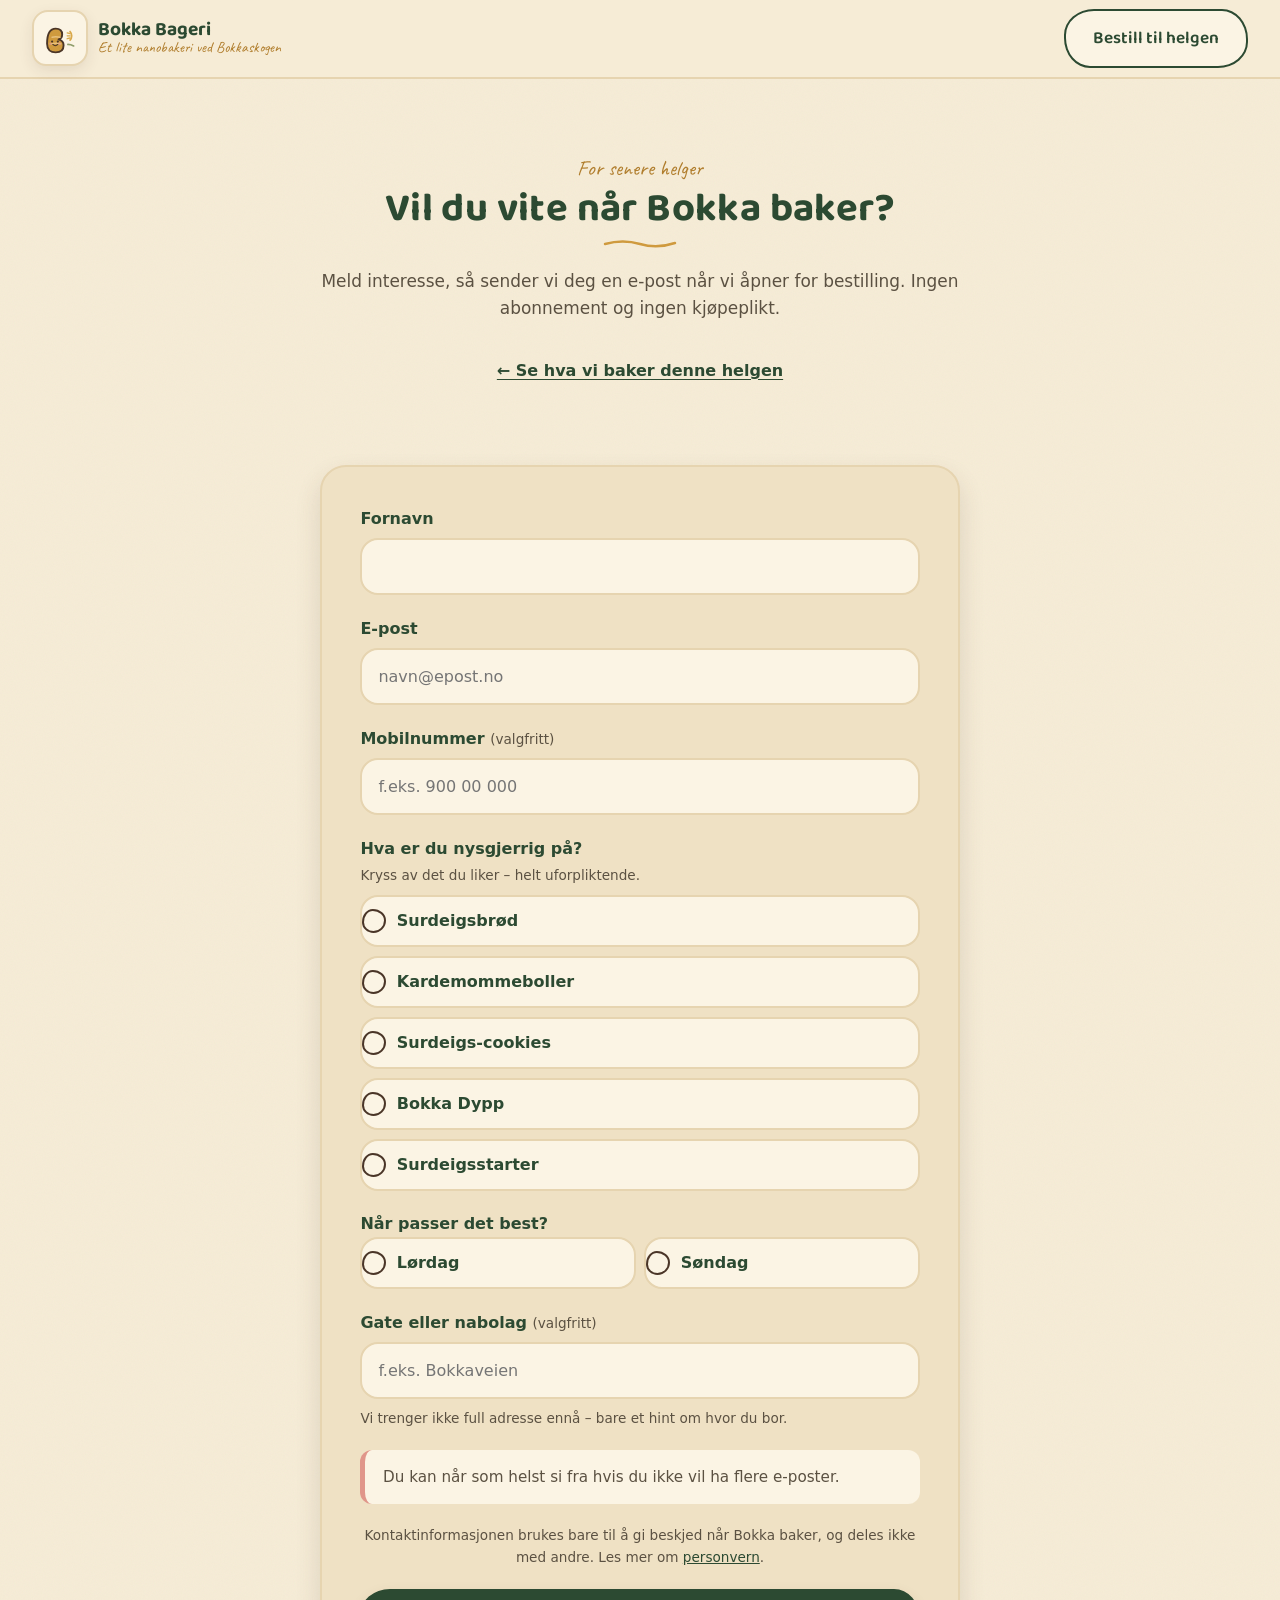
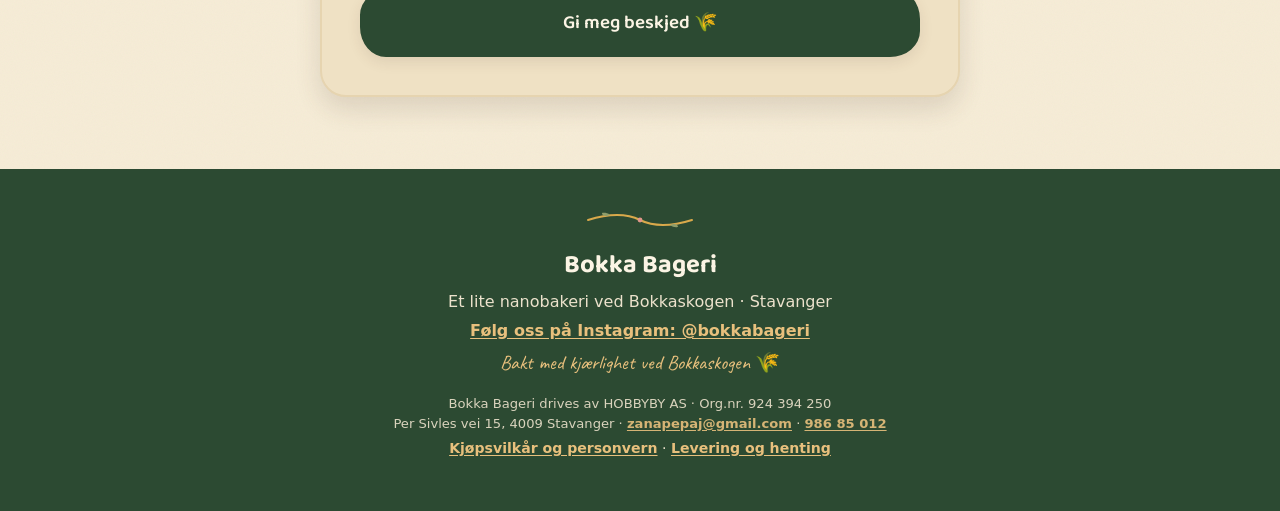
==== commit de17f5f6: "Kjøpsvilkår og personvern + firmaopplysninger i bunnteksten Ny vilkar.html (HOBBYBY AS, org.nr. 924 " ====
--- a/interesse.html
+++ b/interesse.html
@@ -26,7 +26,7 @@
   <link rel="preconnect" href="https://fonts.googleapis.com" />
   <link rel="preconnect" href="https://fonts.gstatic.com" crossorigin />
   <link href="https://fonts.googleapis.com/css2?family=Baloo+2:wght@500;600;700&family=Caveat:wght@600;700&display=swap" rel="stylesheet" />
-  <link rel="stylesheet" href="styles.css?v=14" />
+  <link rel="stylesheet" href="styles.css?v=21" />
   <link rel="icon" type="image/png" href="assets/images/branding/9.png" />
   <link rel="apple-touch-icon" href="assets/images/branding/9.png" />
 </head>
@@ -131,7 +131,7 @@
 
           <p class="form__disclaimer">Du kan når som helst si fra hvis du ikke vil ha flere e-poster.</p>
 
-          <p class="form__privacy">Kontaktinformasjonen brukes bare til å gi beskjed når Bokka baker, og deles ikke med andre.</p>
+          <p class="form__privacy">Kontaktinformasjonen brukes bare til å gi beskjed når Bokka baker, og deles ikke med andre. Les mer om <a href="vilkar.html#personvern">personvern</a>.</p>
 
           <p class="field__error form__error" id="form-error" role="alert" hidden>Beklager – noe gikk galt da vi sendte skjemaet. Prøv igjen om litt, eller send oss en e-post.</p>
 
@@ -160,8 +160,10 @@
     <p>Et lite nanobakeri ved Bokkaskogen · Stavanger</p>
     <p class="site-footer__social"><a class="site-footer__link" href="https://instagram.com/bokkabageri" target="_blank" rel="noopener noreferrer">Følg oss på Instagram: @bokkabageri</a></p>
     <p class="site-footer__tagline">Bakt med kjærlighet ved Bokkaskogen 🌾</p>
+    <p class="site-footer__company">Bokka Bageri drives av HOBBYBY AS &middot; Org.nr. 924 394 250<br />Per Sivles vei 15, 4009 Stavanger &middot; <a class="site-footer__link" href="mailto:zanapepaj@gmail.com">zanapepaj@gmail.com</a> &middot; <a class="site-footer__link" href="tel:+4798685012">986 85 012</a></p>
+    <p class="site-footer__legal"><a class="site-footer__link" href="vilkar.html">Kjøpsvilkår og personvern</a> &middot; <a class="site-footer__link" href="levering.html">Levering og henting</a></p>
   </footer>
 
-  <script src="script.js?v=14" defer></script>
+  <script src="script.js?v=16" defer></script>
 </body>
 </html>
--- a/styles.css
+++ b/styles.css
@@ -360,7 +360,13 @@
 }
 
 /* ---------- How it works ---------- */
-.how { background: var(--cream-deep); border: 2.5px solid var(--beige); border-radius: var(--radius-lg); max-width: var(--max-width); }
+.how { background: var(--cream-deep); border: 2.5px solid var(--beige); border-radius: var(--radius-lg); }
+/* Boxed sections: inset to the same edges as the inner cards of other sections */
+.how,
+.final-cta {
+  width: calc(100% - 2 * var(--space));
+  max-width: calc(var(--max-width) - 2 * var(--space));
+}
 .steps {
   list-style: none;
   margin: 0;
@@ -408,6 +414,7 @@
 }
 .form { display: grid; gap: 1.3rem; }
 .field { display: grid; gap: 0.4rem; border: none; margin: 0; padding: 0; }
+.field[hidden] { display: none; }
 .field label,
 .field legend {
   font-weight: 700;
@@ -515,6 +522,7 @@
 
 /* Visually-hidden input for pill/chip variants (label acts as control) */
 .check--day input[type="checkbox"],
+.check--day input[type="radio"],
 .check--chip input[type="checkbox"] {
   position: absolute;
   width: 1px;
@@ -664,7 +672,7 @@
   right: 1.1rem;
   transform: rotate(3deg);
   background: var(--pink);
-  color: var(--cream);
+  color: var(--brown-ink);
   font-family: var(--font-display);
   font-weight: 700;
   font-size: 0.9rem;
@@ -701,6 +709,8 @@
 .order-card__info { flex: 1 1 12rem; min-width: 0; }
 .order-card__info h3 { font-size: 1.18rem; margin: 0 0 0.2rem; }
 .order-card__desc { margin: 0; color: var(--ink-soft); font-size: 0.95rem; }
+.order-card__facts { margin: 0.4rem 0 0; color: var(--ink-soft); font-size: 0.82rem; line-height: 1.45; }
+.order-card__facts strong { color: var(--forest); }
 .order-card__price {
   margin: 0.55rem 0 0;
   font-family: var(--font-display);
@@ -712,8 +722,9 @@
   margin: 0 0 0.2rem;
   font-family: var(--font-hand);
   font-size: 1.1rem;
+  font-weight: 700;
   line-height: 1;
-  color: var(--pink);
+  color: var(--bread-deep);
 }
 .order-card--signature {
   border-color: var(--bread-light);
@@ -740,7 +751,7 @@
 .order-card.is-soldout { opacity: 0.72; background: var(--cream-deep); }
 .order-card.is-soldout h3 { text-decoration: line-through; text-decoration-color: var(--pink); text-decoration-thickness: 2px; }
 .order-card.is-soldout .order-card__stock {
-  color: var(--cream);
+  color: var(--brown-ink);
   background: var(--pink);
   border-color: var(--forest);
 }
@@ -754,6 +765,90 @@
   border-radius: 16px;
 }
 .order-form__soldout a { color: var(--forest); font-weight: 700; }
+
+/* ---------- Poll: one tap per product ---------- */
+.poll-grid {
+  list-style: none;
+  margin: 0;
+  padding: 0;
+  display: grid;
+  grid-template-columns: repeat(2, minmax(0, 1fr));
+  gap: 0.7rem;
+}
+.poll-option {
+  width: 100%;
+  height: 100%;
+  min-height: 64px;
+  display: flex;
+  flex-direction: column;
+  align-items: center;
+  justify-content: center;
+  gap: 0.1rem;
+  padding: 0.75rem 0.7rem;
+  font-family: var(--font-display);
+  font-size: 1.05rem;
+  font-weight: 600;
+  line-height: 1.2;
+  text-align: center;
+  color: var(--forest);
+  background: var(--cream);
+  border: 2.5px solid var(--beige);
+  border-radius: 20px 17px 22px 18px;
+  box-shadow: var(--shadow-soft);
+  cursor: pointer;
+  transition: border-color 0.15s ease, background 0.15s ease, transform 0.15s ease;
+}
+.poll-option:hover { border-color: var(--bread); background: #fdf7ea; transform: translateY(-2px); }
+.poll-option:active { transform: scale(0.98); }
+.poll-option__hint {
+  font-family: var(--font-body);
+  font-size: 0.82rem;
+  font-weight: 400;
+  color: var(--ink-soft);
+}
+.poll-option__icon {
+  width: 4.4rem;
+  height: 3.3rem;
+  margin-bottom: 0.2rem;
+  stroke: var(--brown-ink);
+  stroke-width: 2.4;
+  stroke-linejoin: round;
+  stroke-linecap: round;
+  overflow: visible;
+  transition: transform 0.2s ease, filter 0.2s ease, opacity 0.2s ease;
+}
+.poll-option__icon .ic-flat { stroke: none; }
+.poll-option__icon .ic-line { fill: none; }
+.poll-option__icon .ic-thin { fill: none; stroke-width: 1.5; }
+.poll-option__icon .ic-eye { fill: var(--brown-ink); stroke: none; }
+.poll-option__icon .ic-cheek { fill: var(--pink); stroke: none; opacity: 0.75; }
+.poll-option:hover .poll-option__icon { transform: rotate(-6deg) scale(1.06); }
+.poll-option[aria-pressed="true"] .poll-option__icon { filter: grayscale(0.8); opacity: 0.55; transform: none; }
+.poll-option[aria-pressed="true"] {
+  color: var(--ink-soft);
+  background: var(--cream-deep);
+  border-style: dashed;
+  box-shadow: none;
+  transform: none;
+  cursor: default;
+}
+.poll-option[aria-pressed="true"]::after {
+  content: "Takk! ✓";
+  font-family: var(--font-hand);
+  font-size: 1.1rem;
+  font-weight: 700;
+  color: var(--forest);
+}
+.poll__thanks {
+  min-height: 1.6em;
+  margin: 1.1rem 0 0;
+  font-family: var(--font-hand);
+  font-size: 1.35rem;
+  font-weight: 700;
+  line-height: 1.2;
+  text-align: center;
+  color: var(--forest);
+}
 
 /* Small "100 % surdeigsbakst" note by the weekend menu */
 .sourdough-note {
@@ -856,6 +951,8 @@
   box-shadow: var(--shadow);
 }
 .story__inner h2 { color: var(--cream); }
+.story__inner h2,
+.instagram__card h2 { font-size: clamp(1.7rem, 5vw, 2.3rem); }
 .story__inner p { color: #ece2cc; }
 .story__art {
   margin: 0;
@@ -924,7 +1021,6 @@
   background: var(--pink-soft);
   border: 2.5px solid var(--pink);
   border-radius: var(--radius-lg);
-  max-width: var(--max-width);
 }
 .final-cta h2 { font-size: clamp(1.7rem, 5vw, 2.3rem); }
 .final-cta p { color: var(--ink-soft); margin-bottom: 1.5rem; }
@@ -1081,4 +1177,74 @@
   .hero__eyebrow { font-size: 1.5rem; }
   .story__inner { grid-template-columns: 1.15fr 0.85fr; }
   .story__art { order: 2; }
-}
+}
+
+/* ============ Delivery choice in the order form ============ */
+.check--choice { flex-direction: column; gap: 0.15rem; padding: 0.8rem 0.7rem; }
+.check__sub { font-family: var(--font-body); font-weight: 400; font-size: 0.8rem; line-height: 1.3; color: var(--ink-soft); }
+.pickup-note {
+  margin: 0;
+  padding: 0.7rem 0.9rem;
+  font-size: 0.92rem;
+  color: var(--forest);
+  background: #fdf7ea;
+  border: 2px dashed var(--bread);
+  border-radius: var(--radius);
+}
+.pickup-note[hidden] { display: none; }
+
+/* ============ Levering og henting (levering.html) ============ */
+.lev-intro { padding-bottom: 0.4rem; }
+.lev-intro__kids { font-family: var(--font-hand); font-size: 1.35rem; color: var(--bread-deep); margin: 0.6rem 0 0; }
+
+.zones { display: grid; gap: 0.9rem; grid-template-columns: repeat(auto-fit, minmax(13rem, 1fr)); max-width: var(--max-width); margin: 0 auto; padding: 0 var(--space); list-style: none; }
+.zone { position: relative; background: var(--cream); border: 2px solid var(--beige); border-radius: var(--radius); border-top-left-radius: 26px; border-bottom-right-radius: 26px; padding: 1rem 1.1rem 1.1rem 3.6rem; box-shadow: var(--shadow-soft); }
+.zone__dot { position: absolute; left: 1rem; top: 1.05rem; width: 1.9rem; height: 1.9rem; border-radius: 50%; border: 2.5px solid var(--brown-ink); }
+.zone h3 { margin: 0; font-size: 1.12rem; }
+.zone__km { margin: 0.1rem 0 0; color: var(--ink-soft); font-size: 0.95rem; }
+.zone__price { margin: 0.45rem 0 0; font-family: var(--font-display); font-weight: 700; font-size: 1.3rem; color: var(--forest); }
+.zone__extra { margin: 0.15rem 0 0; font-size: 0.85rem; color: var(--forest-soft); }
+.zone--1 .zone__dot { background: #a9c48a; }
+.zone--2 .zone__dot { background: var(--bread-light); }
+.zone--3 .zone__dot { background: var(--pink-soft); }
+.zone--out .zone__dot { background: var(--cream-deep); border-style: dashed; }
+.zone--out .zone__price { font-size: 1.05rem; color: var(--forest-soft); }
+
+.map-wrap { max-width: var(--max-width); margin: 2rem auto 0; padding: 0 var(--space); }
+.map-card { background: var(--cream); border: 2px solid var(--brown-ink); border-radius: var(--radius-lg); overflow: hidden; box-shadow: var(--shadow); }
+#lev-map { height: clamp(320px, 62vh, 520px); background: var(--parchment); }
+.map-bar { display: flex; flex-wrap: wrap; gap: 0.6rem 1rem; align-items: center; justify-content: space-between; padding: 0.85rem 1.1rem; border-top: 2px solid var(--beige); }
+.map-bar__hint { margin: 0; color: var(--ink-soft); font-size: 0.95rem; }
+.map-result { margin: 0; font-family: var(--font-display); font-weight: 700; font-size: 1.1rem; color: var(--forest); min-height: 1.5em; }
+.map-note { max-width: 40rem; margin: 0.8rem auto 0; text-align: center; font-size: 0.88rem; color: var(--ink-soft); }
+.leaflet-tooltip.zone-label { background: transparent; border: 0; box-shadow: none; font-family: var(--font-hand); font-size: 1.2rem; font-weight: 700; color: var(--brown-ink); text-shadow: 0 0 3px #fff, 0 0 6px #fff; }
+.leaflet-tooltip.zone-label::before { display: none; }
+
+.pickup { max-width: 46rem; margin: 0 auto; }
+.pickup__card { display: grid; grid-template-columns: auto 1fr; gap: 1rem 1.3rem; align-items: start; background: #fdf7ea; border: 2px dashed var(--bread); border-radius: var(--radius-lg); padding: 1.3rem 1.4rem; }
+.pickup__icon { font-size: 2.6rem; line-height: 1; }
+.pickup__card h2 { margin: 0 0 0.3rem; font-size: clamp(1.4rem, 4vw, 1.8rem); }
+.pickup__soon { display: inline-block; margin-left: 0.4rem; padding: 0.05rem 0.6rem; font-family: var(--font-hand); font-size: 1.05rem; background: var(--bread-light); border: 1.5px solid var(--bread); border-radius: 999px; transform: rotate(-2deg); vertical-align: middle; }
+.pickup__card ul { margin: 0.6rem 0 0; padding-left: 1.1rem; }
+.pickup__card li { margin: 0.25rem 0; }
+
+.lev-faq { max-width: 46rem; margin: 0 auto; }
+.lev-faq details { background: var(--cream); border: 2px solid var(--beige); border-radius: var(--radius); padding: 0.8rem 1.1rem; margin: 0 0 0.7rem; }
+.lev-faq summary { cursor: pointer; font-family: var(--font-display); font-weight: 600; color: var(--forest); }
+.lev-faq details p { margin: 0.5rem 0 0.2rem; color: var(--ink-soft); }
+
+/* ============ Business details in the footer ============ */
+.site-footer__company { margin-top: 0.9rem !important; font-size: 0.82rem; line-height: 1.5; opacity: 0.9; }
+.site-footer__legal { font-size: 0.88rem; }
+
+/* ============ Kjøpsvilkår og personvern (vilkar.html) ============ */
+.legal__body { max-width: 44rem; margin: 0 auto; padding: 0 var(--space); }
+.legal__body h2 { font-size: clamp(1.25rem, 3.6vw, 1.5rem); margin: 2rem 0 0.5rem; scroll-margin-top: 6rem; }
+.legal__body h3 { font-size: 1.05rem; margin: 1.3rem 0 0.4rem; color: var(--forest); }
+.legal__body p, .legal__body li { color: var(--ink); line-height: 1.6; }
+.legal__body ul { padding-left: 1.2rem; }
+.legal__body li { margin: 0.3rem 0; }
+.legal__toc { display: flex; flex-wrap: wrap; gap: 0.4rem 0.6rem; padding: 0.9rem 1rem; background: var(--cream); border: 2px solid var(--beige); border-radius: var(--radius); }
+.legal__toc a { font-size: 0.9rem; color: var(--forest); }
+.legal__card { font-style: normal; line-height: 1.6; padding: 0.9rem 1.1rem; background: var(--cream); border: 2px dashed var(--bread); border-radius: var(--radius); }
+.legal__updated { margin-top: 2rem; font-size: 0.85rem; color: var(--ink-soft) !important; }
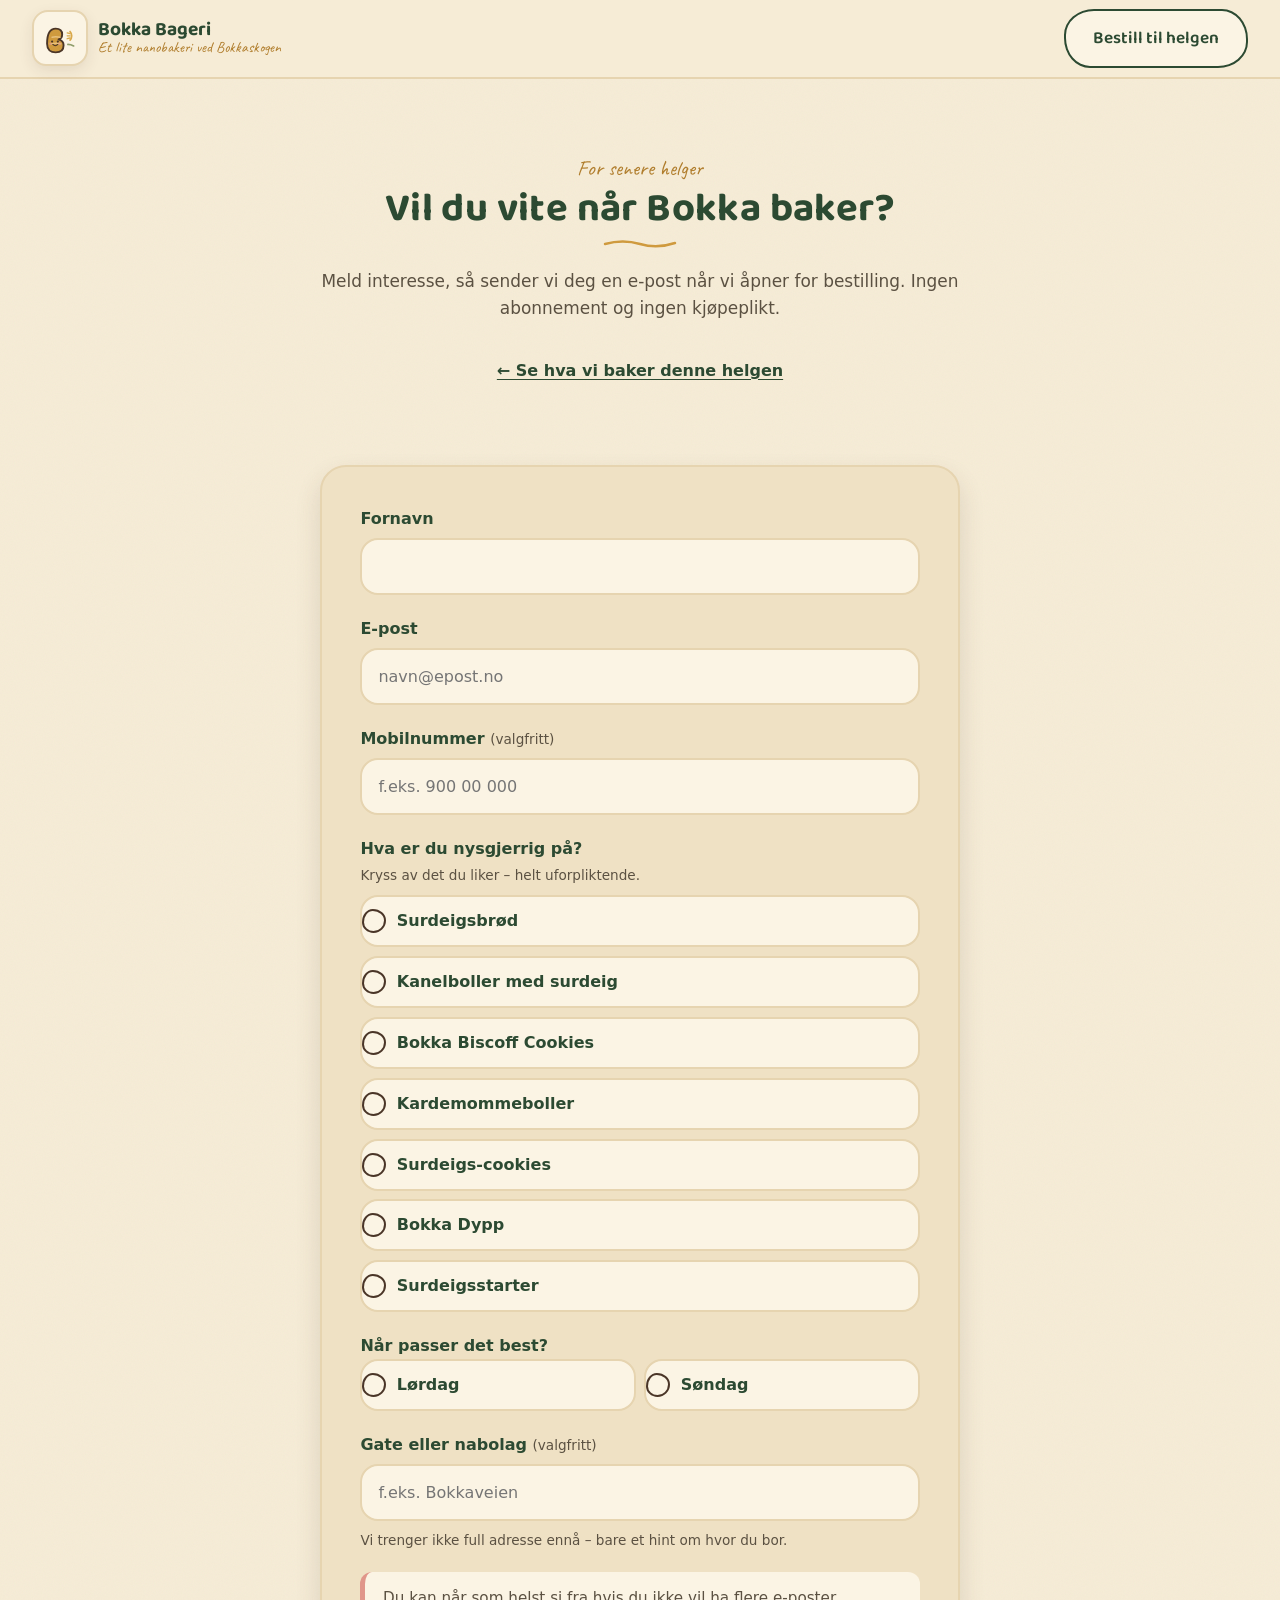
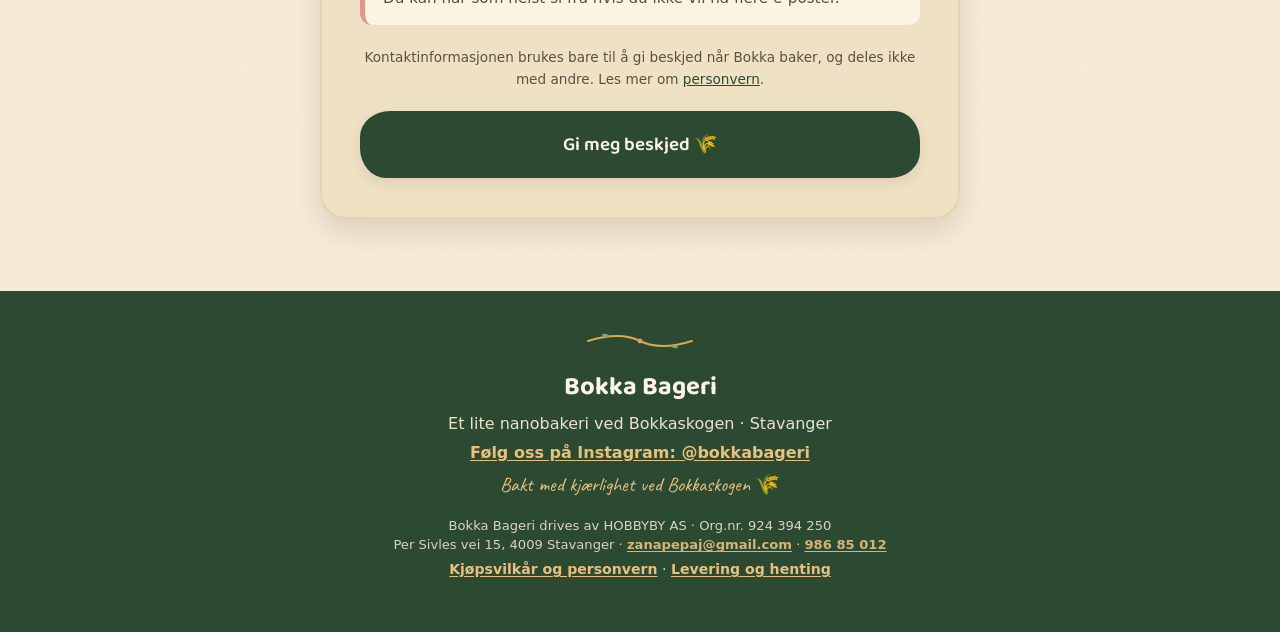
==== commit 1e3caec5: "Bakehelg 24.-25. okt: Kanelboller med surdeig og Bokka Biscoff Cookies To nye produktkort i helgens " ====
--- a/interesse.html
+++ b/interesse.html
@@ -26,7 +26,7 @@
   <link rel="preconnect" href="https://fonts.googleapis.com" />
   <link rel="preconnect" href="https://fonts.gstatic.com" crossorigin />
   <link href="https://fonts.googleapis.com/css2?family=Baloo+2:wght@500;600;700&family=Caveat:wght@600;700&display=swap" rel="stylesheet" />
-  <link rel="stylesheet" href="styles.css?v=21" />
+  <link rel="stylesheet" href="styles.css?v=22" />
   <link rel="icon" type="image/png" href="assets/images/branding/9.png" />
   <link rel="apple-touch-icon" href="assets/images/branding/9.png" />
 </head>
@@ -108,6 +108,8 @@
             <p class="field__hint">Kryss av det du liker – helt uforpliktende.</p>
             <div class="checks">
               <label class="check"><input type="checkbox" name="produkter" value="Surdeigsbrød" /> <span>Surdeigsbrød</span></label>
+              <label class="check"><input type="checkbox" name="produkter" value="Kanelboller med surdeig" /> <span>Kanelboller med surdeig</span></label>
+              <label class="check"><input type="checkbox" name="produkter" value="Bokka Biscoff Cookies" /> <span>Bokka Biscoff Cookies</span></label>
               <label class="check"><input type="checkbox" name="produkter" value="Kardemommeboller" /> <span>Kardemommeboller</span></label>
               <label class="check"><input type="checkbox" name="produkter" value="Surdeigs-cookies" /> <span>Surdeigs-cookies</span></label>
               <label class="check"><input type="checkbox" name="produkter" value="Bokka Dypp" /> <span>Bokka Dypp</span></label>
@@ -164,6 +166,6 @@
     <p class="site-footer__legal"><a class="site-footer__link" href="vilkar.html">Kjøpsvilkår og personvern</a> &middot; <a class="site-footer__link" href="levering.html">Levering og henting</a></p>
   </footer>
 
-  <script src="script.js?v=16" defer></script>
+  <script src="script.js?v=17" defer></script>
 </body>
 </html>
--- a/styles.css
+++ b/styles.css
@@ -1247,4 +1247,77 @@
 .legal__toc { display: flex; flex-wrap: wrap; gap: 0.4rem 0.6rem; padding: 0.9rem 1rem; background: var(--cream); border: 2px solid var(--beige); border-radius: var(--radius); }
 .legal__toc a { font-size: 0.9rem; color: var(--forest); }
 .legal__card { font-style: normal; line-height: 1.6; padding: 0.9rem 1.1rem; background: var(--cream); border: 2px dashed var(--bread); border-radius: var(--radius); }
-.legal__updated { margin-top: 2rem; font-size: 0.85rem; color: var(--ink-soft) !important; }+.legal__updated { margin-top: 2rem; font-size: 0.85rem; color: var(--ink-soft) !important; }
+
+/* ============ Order cards with picture, badges and "Ingredienser og allergener" ============ */
+.check[hidden] { display: none; }
+.order-card__media {
+  flex: 0 0 4.75rem;
+  width: 4.75rem;
+  height: 4.75rem;
+  margin: 0;
+  display: grid;
+  place-items: center;
+  overflow: hidden;
+  background: var(--parchment);
+  border: 2px solid var(--beige);
+  border-radius: 18px 14px 20px 15px;
+}
+.order-card__media svg { width: 92%; height: auto; }
+.order-card__media img { width: 100%; height: 100%; object-fit: cover; }
+.order-card--rich .order-card__info { flex-basis: 10rem; }
+.order-card__badges {
+  list-style: none;
+  display: flex;
+  flex-wrap: wrap;
+  gap: 0.3rem;
+  margin: 0.5rem 0 0;
+  padding: 0;
+}
+.order-card__badges li {
+  padding: 0.12rem 0.6rem;
+  font-size: 0.78rem;
+  font-weight: 600;
+  line-height: 1.5;
+  color: var(--forest);
+  background: #eef3ea;
+  border: 1.5px solid var(--sage);
+  border-radius: 999px;
+}
+.order-card__more {
+  flex: 1 1 100%;
+  border-top: 1.5px dashed var(--beige);
+  padding-top: 0.55rem;
+}
+.order-card__more summary {
+  display: inline-flex;
+  align-items: center;
+  gap: 0.4rem;
+  min-height: 44px;
+  cursor: pointer;
+  list-style: none;
+  font-family: var(--font-display);
+  font-weight: 600;
+  font-size: 0.95rem;
+  color: var(--forest);
+}
+.order-card__more summary::-webkit-details-marker { display: none; }
+.order-card__more summary::before {
+  content: "";
+  width: 0.55rem;
+  height: 0.55rem;
+  border-right: 2.5px solid var(--bread-deep);
+  border-bottom: 2.5px solid var(--bread-deep);
+  transform: rotate(-45deg);
+  transition: transform 0.15s ease;
+}
+.order-card__more[open] summary::before { transform: rotate(45deg); }
+.order-card__more summary:focus-visible { outline: 3px solid var(--brown-ink); outline-offset: 3px; border-radius: 6px; }
+.order-card__more-body { padding: 0.1rem 0 0.2rem; }
+.order-card__more-body p { margin: 0 0 0.5rem; color: var(--ink-soft); font-size: 0.88rem; line-height: 1.5; }
+.order-card__more-body strong { color: var(--forest); }
+.order-card__notify { display: none; margin: 0.45rem 0 0; font-size: 0.88rem; font-weight: 600; color: var(--forest); }
+.order-card.is-soldout .order-card__notify { display: inline-block; }
+@media (prefers-reduced-motion: reduce) {
+  .order-card__more summary::before { transition: none; }
+}
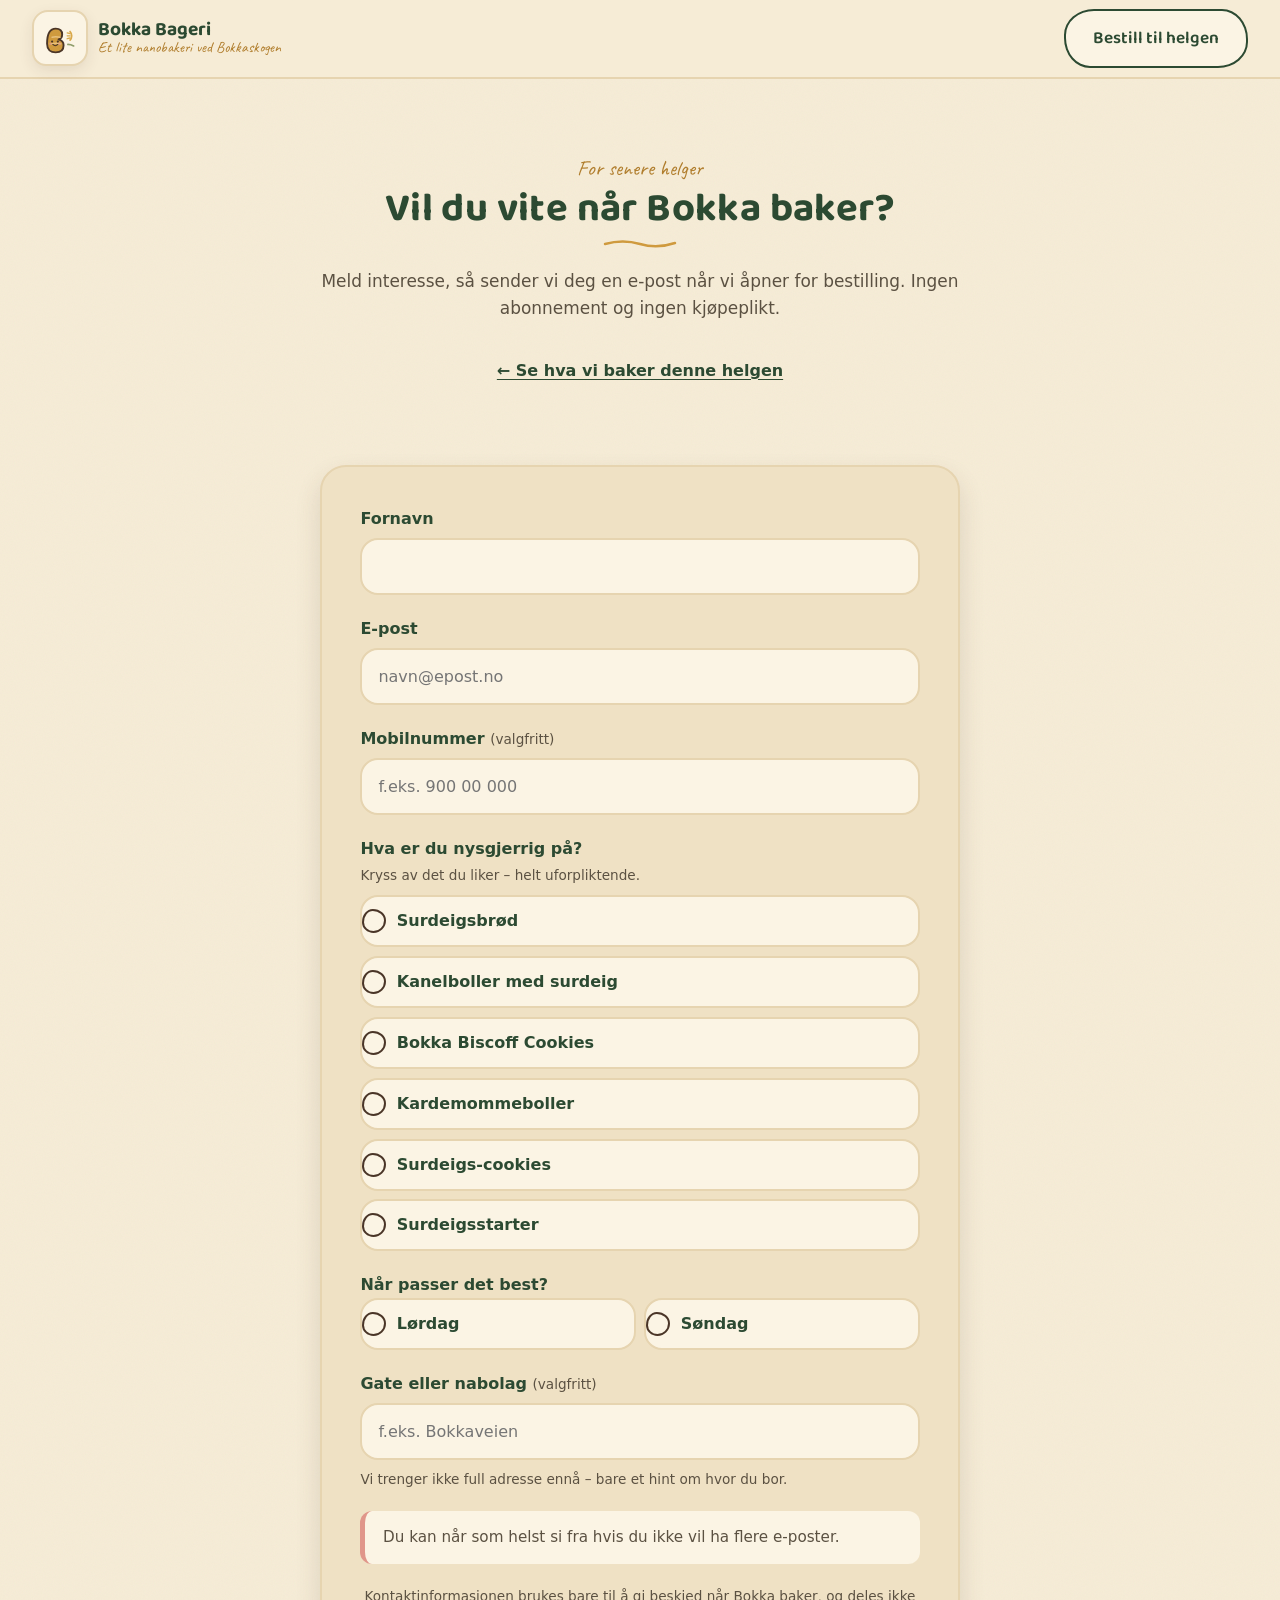
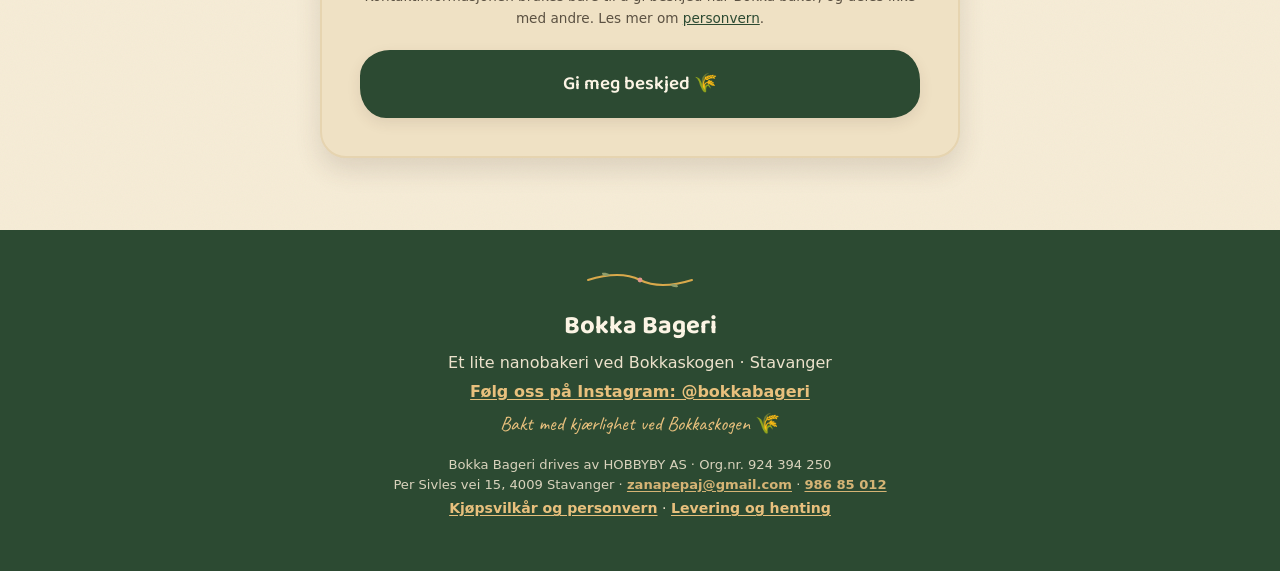
==== commit 2f9de4c4: "Kjøp to, spar 5 kr: kanelboller 2 for 55, cookies 2 for 65, blandet 1+1 = 60 Prisnotater på kortene," ====
--- a/interesse.html
+++ b/interesse.html
@@ -26,7 +26,7 @@
   <link rel="preconnect" href="https://fonts.googleapis.com" />
   <link rel="preconnect" href="https://fonts.gstatic.com" crossorigin />
   <link href="https://fonts.googleapis.com/css2?family=Baloo+2:wght@500;600;700&family=Caveat:wght@600;700&display=swap" rel="stylesheet" />
-  <link rel="stylesheet" href="styles.css?v=22" />
+  <link rel="stylesheet" href="styles.css?v=23" />
   <link rel="icon" type="image/png" href="assets/images/branding/9.png" />
   <link rel="apple-touch-icon" href="assets/images/branding/9.png" />
 </head>
@@ -112,7 +112,6 @@
               <label class="check"><input type="checkbox" name="produkter" value="Bokka Biscoff Cookies" /> <span>Bokka Biscoff Cookies</span></label>
               <label class="check"><input type="checkbox" name="produkter" value="Kardemommeboller" /> <span>Kardemommeboller</span></label>
               <label class="check"><input type="checkbox" name="produkter" value="Surdeigs-cookies" /> <span>Surdeigs-cookies</span></label>
-              <label class="check"><input type="checkbox" name="produkter" value="Bokka Dypp" /> <span>Bokka Dypp</span></label>
               <label class="check"><input type="checkbox" name="produkter" value="Surdeigsstarter" /> <span>Surdeigsstarter</span></label>
             </div>
           </fieldset>
@@ -166,6 +165,6 @@
     <p class="site-footer__legal"><a class="site-footer__link" href="vilkar.html">Kjøpsvilkår og personvern</a> &middot; <a class="site-footer__link" href="levering.html">Levering og henting</a></p>
   </footer>
 
-  <script src="script.js?v=17" defer></script>
+  <script src="script.js?v=18" defer></script>
 </body>
 </html>
--- a/styles.css
+++ b/styles.css
@@ -1320,4 +1320,26 @@
 .order-card.is-soldout .order-card__notify { display: inline-block; }
 @media (prefers-reduced-motion: reduce) {
   .order-card__more summary::before { transition: none; }
-}+}
+
+/* ============ Two-for deal + live sum in the order form ============ */
+.order-card__deal { font-family: var(--font-body); font-weight: 600; font-size: 0.85rem; color: var(--forest); }
+.order-deal {
+  margin: 0 0 0.9rem;
+  padding: 0.6rem 0.9rem;
+  text-align: center;
+  font-size: 0.95rem;
+  color: var(--forest);
+  background: #eef3ea;
+  border: 2px dashed var(--sage);
+  border-radius: var(--radius);
+}
+.order-sum {
+  margin: 0.2rem 0 0.4rem;
+  text-align: right;
+  font-family: var(--font-display);
+  font-weight: 700;
+  font-size: 1.08rem;
+  color: var(--bread-deep);
+}
+.order-sum[hidden] { display: none; }
